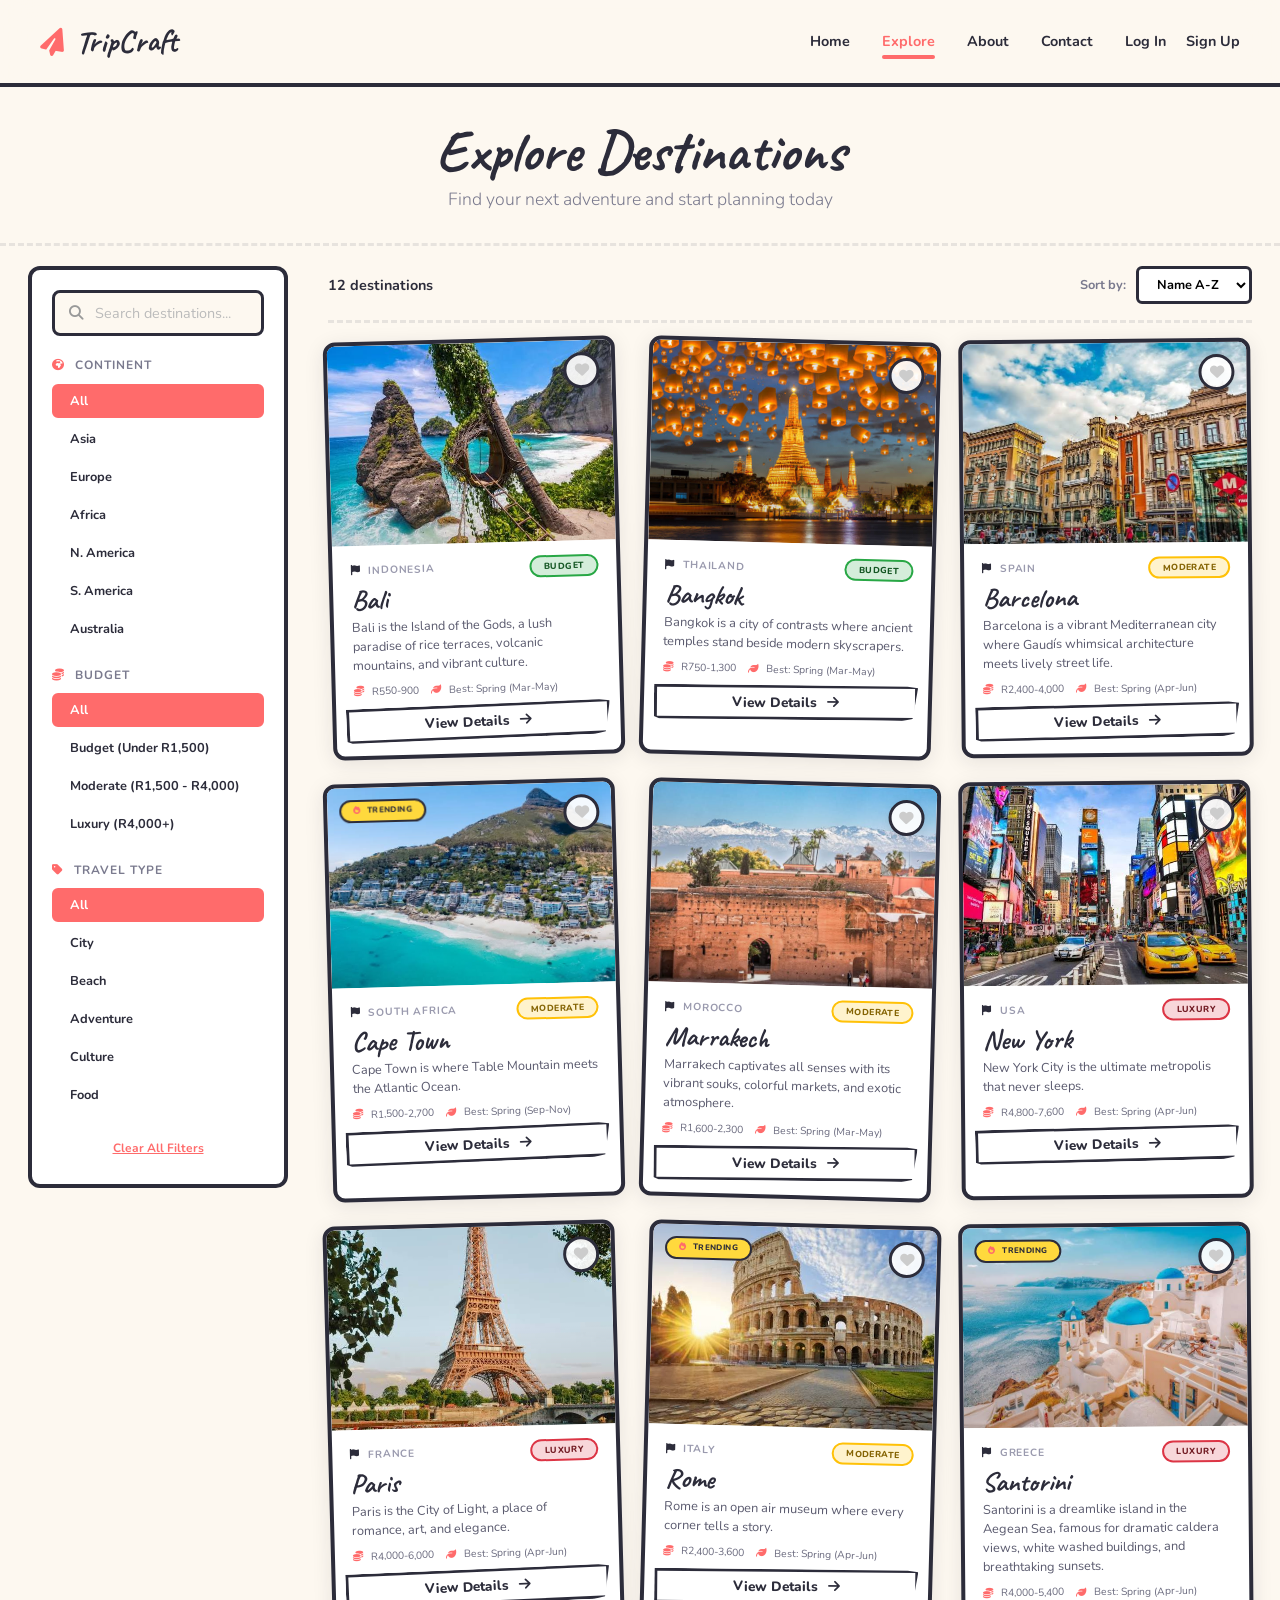
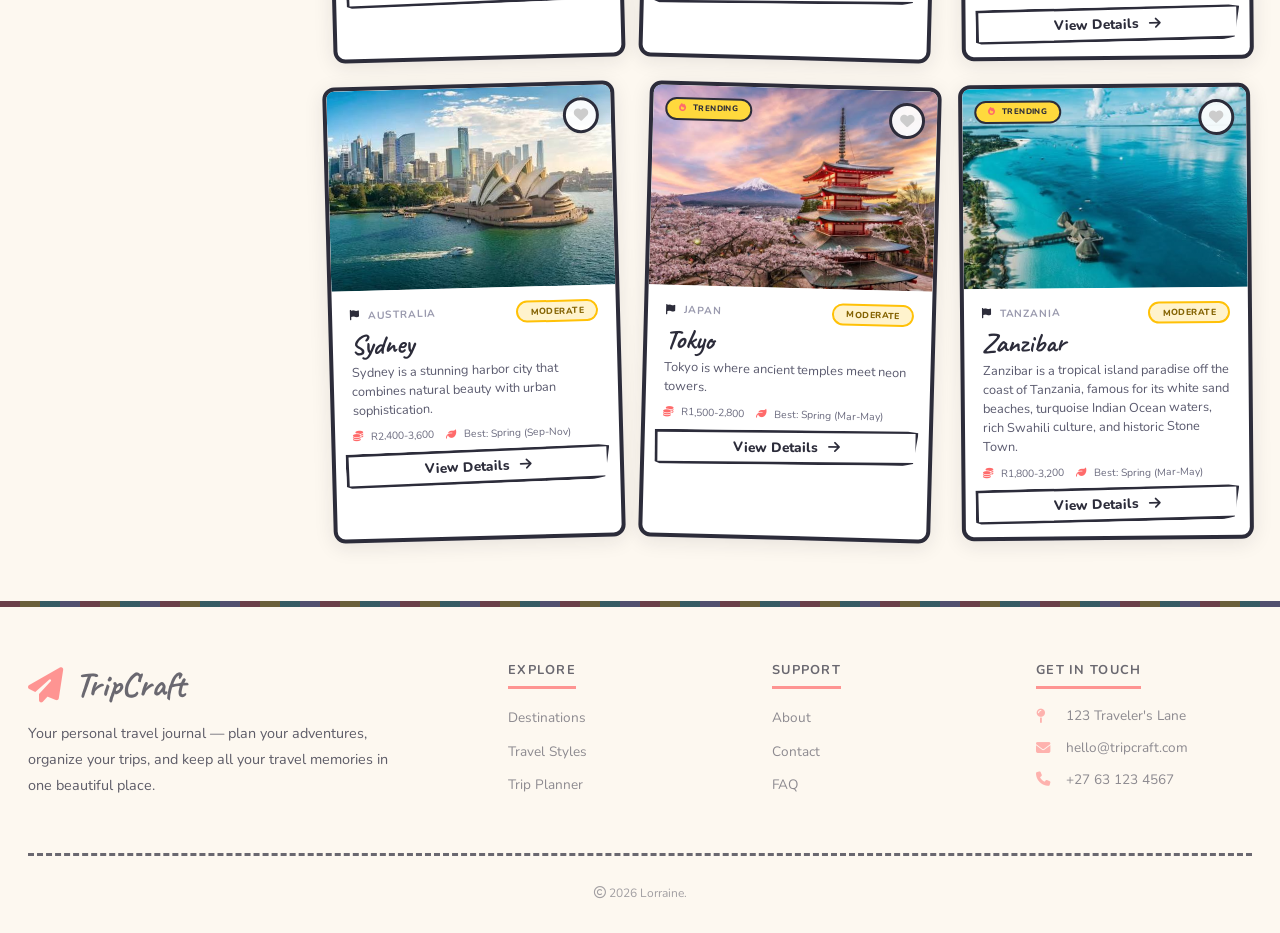
==== destinations.html @ 6c972281 "first commit" ====
<!DOCTYPE html>
<html lang="en">
<head>
    <meta charset="UTF-8" />
    <meta name="viewport" content="width=device-width, initial-scale=1.0" />
    <title>Explore Destinations - TripCraft</title>
    <link rel="stylesheet" href="css/style.css" />
    <link rel="preconnect" href="https://fonts.googleapis.com" />
    <link rel="preconnect" href="https://fonts.gstatic.com" crossorigin />
    <link href="https://fonts.googleapis.com/css2?family=Caveat:wght@400;600;700&family=Nunito:wght@300;400;600;700;800;900&display=swap" rel="stylesheet" />
    <link rel="stylesheet" href="https://cdnjs.cloudflare.com/ajax/libs/font-awesome/6.5.1/css/all.min.css" />
</head>
<body>

    <nav class="navbar" id="navbar">
        <a href="index.html" class="nav-logo">
            <i class="fas fa-paper-plane"></i> TripCraft
        </a>
        <ul class="nav-links" id="navLinks">
            <li><a href="index.html">Home</a></li>
            <li><a href="destinations.html">Explore</a></li>
            <li><a href="index.html#why">About</a></li>
            <li><a href="index.html#footer">Contact</a></li>
            <li class="nav-auth" id="navAuth">
                <!-- DYNAMICALLY UPDATED BY JAVASCRIPT -->
            </li>
        </ul>
        <button class="hamburger" id="hamburger" aria-label="Toggle menu">
            <span></span>
            <span></span>
            <span></span>
        </button>
    </nav>

    <section class="page-header">
        <div class="container">
            <div class="header-content">
                <h1 class="page-title">Explore Destinations</h1>
                <p class="page-sub">Find your next adventure and start planning today</p>
            </div>
        </div>
    </section>

    <section class="main-content">
        <div class="container">
            <div class="layout">
                <aside class="sidebar">
                    <button class="filter-toggle" id="filterToggle">
                        <i class="fas fa-sliders-h"></i> Filters
                        <span class="filter-count" id="filterCount">0</span>
                        <i class="fas fa-chevron-down toggle-icon"></i>
                    </button>
                    <div class="filter-panel" id="filterPanel">
                        <div class="search-wrapper">
                            <i class="fas fa-search"></i>
                            <input type="text" id="searchInput" placeholder="Search destinations..." />
                        </div>
                        <div class="filter-group">
                            <label><i class="fas fa-globe-africa"></i> Continent</label>
                            <div class="filter-options" id="continentFilter">
                                <button class="filter-btn active" data-value="all">All</button>
                                <button class="filter-btn" data-value="asia">Asia</button>
                                <button class="filter-btn" data-value="europe">Europe</button>
                                <button class="filter-btn" data-value="africa">Africa</button>
                                <button class="filter-btn" data-value="north-america">N. America</button>
                                <button class="filter-btn" data-value="south-america">S. America</button>
                                <button class="filter-btn" data-value="australia">Australia</button>
                            </div>
                        </div>
                        <div class="filter-group">
                            <label><i class="fas fa-coins"></i> Budget</label>
                            <div class="filter-options" id="budgetFilter">
                                <button class="filter-btn active" data-value="all">All</button>
                                <button class="filter-btn" data-value="budget">Budget (Under R1,500)</button>
                                <button class="filter-btn" data-value="moderate">Moderate (R1,500 - R4,000)</button>
                                <button class="filter-btn" data-value="luxury">Luxury (R4,000+)</button>
                            </div>
                        </div>
                        <div class="filter-group">
                            <label><i class="fas fa-tag"></i> Travel Type</label>
                            <div class="filter-options" id="typeFilter">
                                <button class="filter-btn active" data-value="all">All</button>
                                <button class="filter-btn" data-value="city">City</button>
                                <button class="filter-btn" data-value="beach">Beach</button>
                                <button class="filter-btn" data-value="adventure">Adventure</button>
                                <button class="filter-btn" data-value="culture">Culture</button>
                                <button class="filter-btn" data-value="food">Food</button>
                            </div>
                        </div>
                        <button class="clear-filters" onclick="clearAllFilters()">Clear All Filters</button>
                    </div>
                </aside>
                <main class="destinations-grid">
                    <div class="results-bar">
                        <span class="results-count" id="resultsCount">12 destinations</span>
                        <div class="sort-wrapper">
                            <label for="sortSelect">Sort by:</label>
                            <select id="sortSelect">
                                <option value="name-asc">Name A-Z</option>
                                <option value="name-desc">Name Z-A</option>
                                <option value="budget-asc">Budget ↑</option>
                                <option value="budget-desc">Budget ↓</option>
                            </select>
                        </div>
                    </div>
                    <div class="dest-grid" id="destGrid"></div>
                    <div class="no-results" id="noResults" style="display:none;">
                        <i class="fas fa-map-marked-alt"></i>
                        <h3>No destinations found</h3>
                        <p>Try adjusting your filters</p>
                    </div>
                </main>
            </div>
        </div>
    </section>

    <!-- MODAL -->
    <div class="modal" id="detailModal">
        <div class="modal-overlay"></div>
        <div class="modal-content">
            <button class="modal-close">&times;</button>
            
            <div class="modal-scrapbook">
                
                <!-- LEFT COLUMN - PHOTOS + TAGS -->
                <div class="modal-left">
                    
                    <div class="modal-photo photo-top">
                        <img src="" alt="" id="modalImg1" />
                    </div>
                    
                    <div class="modal-photo photo-middle">
                        <img src="" alt="" id="modalImg2" />
                    </div>
                    
                    <div class="modal-photo photo-bottom">
                        <img src="" alt="" id="modalImg3" />
                    </div>
                    
                    <!-- TAGS SCATTERED UNDER IMAGES -->
                    <div class="modal-tags-under">
                        <span class="scrap-tag tag-flight" id="modalTag1">Flight: 14hr</span>
                        <span class="scrap-tag tag-timezone" id="modalTag2">Time Zone: UTC+9</span>
                        <span class="scrap-tag tag-currency" id="modalTag3">Currency: Yen</span>
                        <span class="scrap-tag tag-budget" id="modalBudgetShort">Budget: R1,500-2,800</span>
                        <span class="scrap-tag tag-population" id="modalTag4">Population: 14 million</span>
                        <div id="modalSeasonsTag" class="modal-seasons-tag-container"></div>
                    </div>
                    
                </div>
                
                <!-- RIGHT COLUMN - INFORMATION -->
                <div class="modal-right">
                    
                    <!-- Destination Name -->
                    <div class="modal-name-block">
                        <div class="torn-tape"></div>
                        <h2><span class="highlight" id="modalCountry">Tokyo</span></h2>
                        <span id="modalContinent" class="modal-continent">Japan · ASIA</span>
                        <span class="modal-details" id="modalDetails">Capital: Tokyo · Language: Japanese</span>
                    </div>
                    
                    <!-- Description -->
                    <div class="modal-description">
                        <p id="modalDescription">Tokyo is where ancient temples meet neon towers...</p>
                    </div>
                    
                    <!-- Cards Row -->
                    <div class="modal-cards-row">
                        
                        <!-- See Card -->
                        <div class="scrap-card card-see">
                            <div class="card-pin"></div>
                            <div class="card-header">
                                <h3>See</h3>
                            </div>
                            <ul id="modalAttractions"></ul>
                        </div>
                        
                        <!-- Eat Card -->
                        <div class="scrap-card card-eat">
                            <div class="card-pin"></div>
                            <div class="card-header">
                                <h3>Eat</h3>
                            </div>
                            <ul id="modalCuisine"></ul>
                        </div>
                        
                    </div>
                    
                    <!-- Tips Card -->
                    <div class="scrap-card card-tips">
                        <div class="card-pin"></div>
                        <div class="card-header">
                            <h3>Tips</h3>
                        </div>
                        <ul id="modalTips"></ul>
                    </div>
                    
                </div>
                
            </div>
            
            <!-- Plan Button -->
            <button class="plan-btn" data-dest-id="">
                <i class="fas fa-paper-plane"></i> Plan This Trip
            </button>
            
        </div>
    </div>

    <footer class="footer" id="footer">
        <div class="container">
            <div class="footer-top">
                <div class="footer-brand">
                    <h3><i class="fas fa-paper-plane"></i> TripCraft</h3>
                    <p>Your personal travel journal — plan your adventures, organize your trips, and keep all your travel memories in one beautiful place.</p>
                </div>
                <div class="footer-col">
                    <h4>Explore</h4>
                    <ul>
                        <li><a href="destinations.html">Destinations</a></li>
                        <li><a href="#">Travel Styles</a></li>
                        <li><a href="#">Trip Planner</a></li>
                    </ul>
                </div>
                <div class="footer-col">
                    <h4>Support</h4>
                    <ul>
                        <li><a href="index.html#why">About</a></li>
                        <li><a href="#">Contact</a></li>
                        <li><a href="#">FAQ</a></li>
                    </ul>
                </div>
                <div class="footer-col">
                    <h4>Get in Touch</h4>
                    <div class="contact-item">
                        <i class="fas fa-map-pin"></i>
                        <span>123 Traveler's Lane</span>
                    </div>
                    <div class="contact-item">
                        <i class="fas fa-envelope"></i>
                        <span>hello@tripcraft.com</span>
                    </div>
                    <div class="contact-item">
                        <i class="fas fa-phone"></i>
                        <span>+27 63 123 4567</span>
                    </div>
                </div>
            </div>
            <div class="footer-bottom">
                <span><i class="far fa-copyright"></i> 2026 Lorraine.</span>
            </div>
        </div>
    </footer>

    <script src="js/script.js"></script>
</body>
</html>
---- css/style.css ----
/* ================================================================
   TRIPCRAFT - COMPLETE STYLESHEET
   ================================================================ */

/* ================================================================
   1. RESET & ROOT VARIABLES
   ================================================================ */
* {
    margin: 0;
    padding: 0;
    box-sizing: border-box;
}

:root {
    --cream: #FDF8F0;
    --warm-white: #FDFBF7;
    --charcoal: #2C2C3A;
    --ink: #1A1A2E;
    --shadow: rgba(26, 26, 46, 0.10);
    --shadow-hover: rgba(26, 26, 46, 0.20);
    --coral: #FF6B6B;
    --coral-dark: #E55A5A;
    --mustard: #FFD93D;
    --mustard-dark: #F4C430;
    --sky: #4ECDC4;
    --sky-dark: #3AB0A8;
    --lavender: #A8A4E8;
    --blush: #F2A6A6;
    --moss: #8AA98D;
    --lilac: #C9B8D9;
    --transition: 0.3s ease;
}

html {
    scroll-behavior: smooth;
}

body {
    font-family: 'Nunito', sans-serif;
    background: var(--cream);
    color: var(--charcoal);
    line-height: 1.6;
    overflow-x: hidden;
}

/* ================================================================
   2. CUSTOM SCROLLBAR
   ================================================================ */
::-webkit-scrollbar {
    width: 8px;
}
::-webkit-scrollbar-track {
    background: var(--cream);
}
::-webkit-scrollbar-thumb {
    background: var(--charcoal);
    border-radius: 10px;
}

/* ================================================================
   3. CONTAINER
   ================================================================ */
.container {
    max-width: 1280px;
    margin: 0 auto;
    padding: 0 28px;
}

/* ================================================================
   4. HANDWRITING FONT
   ================================================================ */
.handwriting {
    font-family: 'Caveat', cursive;
}

/* ================================================================
   5. SECTION BADGE
   ================================================================ */
.section-badge {
    display: inline-block;
    font-size: 0.7rem;
    font-weight: 800;
    text-transform: uppercase;
    letter-spacing: 0.12em;
    color: var(--charcoal);
    background: transparent;
    padding: 4px 0;
    margin-bottom: 12px;
    border-bottom: 4px solid var(--charcoal);
    transform: rotate(-1deg);
}
.section-badge i {
    margin-right: 6px;
    color: var(--coral);
}

/* ================================================================
   6. SECTION TITLE
   ================================================================ */
.section-title {
    font-family: 'Caveat', cursive;
    font-size: 3.4rem;
    font-weight: 700;
    color: var(--charcoal);
    line-height: 1.1;
}
.section-title .highlight {
    color: var(--coral);
    position: relative;
}
.section-title .highlight::after {
    content: '';
    position: absolute;
    bottom: 2px;
    left: 0;
    right: 0;
    height: 10px;
    background: var(--mustard);
    opacity: 0.3;
    border-radius: 4px;
    transform: rotate(-1deg);
}

/* ================================================================
   7. SECTION SUBTITLE
   ================================================================ */
.section-sub {
    font-size: 1.05rem;
    font-weight: 300;
    color: #7A7A8E;
    max-width: 520px;
    margin-top: 6px;
}

/* ================================================================
   8. DIVIDER
   ================================================================ */
.divider-drawn {
    width: 100%;
    height: 30px;
    background: repeating-linear-gradient(90deg, var(--charcoal) 0px, var(--charcoal) 3px, transparent 3px, transparent 10px);
    opacity: 0.08;
    margin: 6px 0;
}
.divider-drawn-dark {
    opacity: 0.12;
}

/* ================================================================
   9. NAVBAR
   ================================================================ */
.navbar {
    position: fixed;
    top: 0;
    left: 0;
    right: 0;
    z-index: 1000;
    padding: 16px 40px;
    background: rgba(253, 248, 240, 0.94);
    backdrop-filter: blur(18px);
    border-bottom: 4px solid var(--charcoal);
    display: flex;
    align-items: center;
    justify-content: space-between;
    transition: var(--transition);
}
.navbar.scrolled {
    box-shadow: 0 6px 40px var(--shadow);
    background: rgba(253, 248, 240, 0.98);
}

.nav-logo {
    font-family: 'Caveat', cursive;
    font-size: 2rem;
    font-weight: 700;
    color: var(--charcoal);
    text-decoration: none;
    display: flex;
    align-items: center;
    gap: 10px;
    transform: rotate(-1deg);
}
.nav-logo i {
    color: var(--coral);
    font-size: 1.6rem;
    transform: rotate(-12deg);
}

.nav-links {
    display: flex;
    align-items: center;
    gap: 32px;
    list-style: none;
}
.nav-links a {
    font-weight: 700;
    color: var(--charcoal);
    text-decoration: none;
    font-size: 0.9rem;
    transition: var(--transition);
    position: relative;
    padding: 4px 0;
}
.nav-links a::after {
    content: '';
    position: absolute;
    bottom: -4px;
    left: 0;
    width: 0;
    height: 4px;
    background: var(--coral);
    border-radius: 2px;
    transition: var(--transition);
}
.nav-links a:hover::after,
.nav-links a.active::after {
    width: 100%;
}
.nav-links a:hover,
.nav-links a.active {
    color: var(--coral);
}

.nav-auth {
    display: flex;
    align-items: center;
    gap: 20px;
}
.nav-auth a {
    font-weight: 700;
    text-decoration: none;
    font-size: 0.9rem;
    color: var(--charcoal);
    transition: var(--transition);
    position: relative;
    padding: 4px 0;
}
.nav-auth a::after {
    content: '';
    position: absolute;
    bottom: -4px;
    left: 0;
    width: 0;
    height: 4px;
    background: var(--coral);
    border-radius: 2px;
    transition: var(--transition);
}
.nav-auth a:hover::after {
    width: 100%;
}
.nav-auth a:hover {
    color: var(--coral);
}

.hamburger {
    display: none;
    flex-direction: column;
    gap: 5px;
    cursor: pointer;
    background: none;
    border: none;
}
.hamburger span {
    width: 28px;
    height: 4px;
    background: var(--charcoal);
    border-radius: 2px;
    transition: var(--transition);
}
.hamburger.active span:nth-child(1) {
    transform: rotate(45deg) translate(5px, 5px);
}
.hamburger.active span:nth-child(2) {
    opacity: 0;
}
.hamburger.active span:nth-child(3) {
    transform: rotate(-45deg) translate(5px, -5px);
}

/* ================================================================
   10. HERO SECTION
   ================================================================ */
.hero {
    min-height: 100vh;
    padding-top: 100px;
    background: linear-gradient(145deg, #FDF8F0 0%, #F5EDE5 45%, #EDE5DD 100%);
    position: relative;
    overflow: hidden;
    display: flex;
    align-items: center;
}
.hero::before {
    content: '';
    position: absolute;
    inset: 0;
    background:
        radial-gradient(circle at 15% 25%, rgba(255, 107, 107, 0.06) 0%, transparent 50%),
        radial-gradient(circle at 85% 75%, rgba(78, 205, 196, 0.05) 0%, transparent 50%);
    pointer-events: none;
}
.hero-grid {
    position: relative;
    z-index: 2;
    display: grid;
    grid-template-columns: 1fr 1fr;
    gap: 60px;
    align-items: center;
    width: 100%;
}
.hero-content {
    max-width: 600px;
}

.hero-stamp-collection {
    display: flex;
    gap: 10px;
    flex-wrap: wrap;
    margin-bottom: 18px;
}
.hero-stamp-collection .stampie {
    display: inline-block;
    padding: 4px 16px;
    font-size: 0.7rem;
    font-weight: 800;
    text-transform: uppercase;
    letter-spacing: 0.5px;
    border: 3px solid var(--charcoal);
    transform: rotate(var(--rot, 0deg));
    background: var(--warm-white);
    color: var(--charcoal);
}
.hero-stamp-collection .stampie:nth-child(1) {
    --rot: -2deg;
    border-color: var(--coral);
    color: var(--coral);
}
.hero-stamp-collection .stampie:nth-child(2) {
    --rot: 2deg;
    border-color: var(--mustard);
    color: var(--mustard-dark);
}
.hero-stamp-collection .stampie:nth-child(3) {
    --rot: -1deg;
    border-color: var(--sky);
    color: var(--sky-dark);
}

.hero-title {
    font-family: 'Caveat', cursive;
    font-size: 5rem;
    font-weight: 700;
    line-height: 1.05;
    color: var(--charcoal);
    margin: 6px 0 8px;
}
.hero-title .highlight {
    color: var(--coral);
    position: relative;
}
.hero-title .highlight::after {
    content: '';
    position: absolute;
    bottom: 2px;
    left: 0;
    right: 0;
    height: 12px;
    background: var(--mustard);
    opacity: 0.3;
    border-radius: 4px;
    transform: rotate(-1deg);
}
.hero-sub {
    font-size: 1.2rem;
    font-weight: 300;
    color: #5A5A6E;
    margin: 12px 0 30px;
    max-width: 480px;
}

.hero-btn {
    display: inline-block;
    padding: 14px 38px;
    font-weight: 800;
    font-size: 0.95rem;
    text-decoration: none;
    color: var(--charcoal);
    background: transparent;
    font-family: 'Nunito', sans-serif;
    transition: var(--transition);
    position: relative;
    transform: rotate(-1.5deg);
    border: none;
    background: none;
    cursor: pointer;
}
.hero-btn::before {
    content: '';
    position: absolute;
    inset: -6px -10px;
    border: 3px solid var(--charcoal);
    clip-path: polygon(0% 0%, 97% 2%, 100% 6%, 98% 94%, 95% 98%, 3% 100%, 0% 95%, 2% 4%);
    background: transparent;
    transition: var(--transition);
}
.hero-btn::after {
    content: '';
    position: absolute;
    inset: -2px -6px;
    border: 2px solid var(--charcoal);
    clip-path: polygon(2% 4%, 99% 0%, 96% 98%, 0% 96%);
    opacity: 0.5;
    transition: var(--transition);
}
.hero-btn:hover {
    transform: rotate(0deg) translateY(-4px) scale(1.02);
}
.hero-btn:hover::before {
    border-color: var(--coral);
    clip-path: polygon(0% 0%, 98% 2%, 100% 8%, 96% 96%, 92% 100%, 2% 98%, 0% 92%, 2% 2%);
}
.hero-btn:hover::after {
    border-color: var(--coral);
    opacity: 0.8;
}

/* ================================================================
   11. HERO PINS
   ================================================================ */
.hero-pins {
    position: relative;
    display: grid;
    grid-template-columns: 1fr 1fr;
    gap: 16px;
    padding: 10px;
}
.pin-card {
    background: #fff;
    padding: 10px 10px 18px 10px;
    box-shadow: 0 12px 40px var(--shadow);
    border-radius: 4px;
    transition: var(--transition);
    transform: rotate(var(--rot, 0deg));
    border: 3px solid var(--charcoal);
    position: relative;
}
.pin-card:hover {
    transform: rotate(0deg) scale(1.04) translateY(-6px);
    box-shadow: 0 24px 60px var(--shadow-hover);
    z-index: 10;
    border-color: var(--coral);
}
.pin-card .photo {
    width: 100%;
    aspect-ratio: 1/1;
    border-radius: 2px;
    overflow: hidden;
    background: var(--moss);
    position: relative;
}
.pin-card .photo img {
    width: 100%;
    height: 100%;
    object-fit: cover;
    display: block;
}
.pin-card .photo .pin-overlay {
    position: absolute;
    bottom: 0;
    left: 0;
    right: 0;
    padding: 20px 10px 8px;
    background: linear-gradient(transparent, rgba(26, 26, 46, 0.25));
}
.pin-card .photo .pin-overlay i {
    color: #fff;
    font-size: 1.2rem;
    text-shadow: 0 2px 8px rgba(0, 0, 0, 0.3);
}
.pin-card .pin-label {
    font-family: 'Caveat', cursive;
    font-size: 1.1rem;
    text-align: center;
    margin-top: 6px;
    color: var(--charcoal);
    font-weight: 700;
}
.pin-card .pin-label small {
    font-family: 'Nunito', sans-serif;
    font-weight: 300;
    font-size: 0.6rem;
    color: #999;
    display: block;
}
.pin-card .pushpin {
    position: absolute;
    top: -10px;
    left: 50%;
    transform: translateX(-50%) rotate(var(--p-rot, 0deg));
    font-size: 1.4rem;
    color: var(--coral);
    filter: drop-shadow(0 4px 8px rgba(0, 0, 0, 0.10));
}
.pin-card .pushpin.mustard {
    color: var(--mustard);
}
.pin-card .pushpin.sky {
    color: var(--sky);
}
.pin-card .pushpin.lavender {
    color: var(--lavender);
}
.pin-card:nth-child(1) {
    --rot: -3deg;
    grid-column: 1 / 2;
    grid-row: 1 / 2;
    margin-top: 10px;
}
.pin-card:nth-child(2) {
    --rot: 3deg;
    grid-column: 2 / 3;
    grid-row: 1 / 2;
    margin-top: 30px;
}
.pin-card:nth-child(3) {
    --rot: -2deg;
    grid-column: 1 / 2;
    grid-row: 2 / 3;
    margin-top: -10px;
}
.pin-card:nth-child(4) {
    --rot: 4deg;
    grid-column: 2 / 3;
    grid-row: 2 / 3;
    margin-top: 20px;
}
.pin-card .pushpin:nth-child(1) {
    --p-rot: -6deg;
}
.pin-card .pushpin:nth-child(2) {
    --p-rot: 4deg;
}
.pin-card .pushpin:nth-child(3) {
    --p-rot: -4deg;
}
.pin-card .pushpin:nth-child(4) {
    --p-rot: 6deg;
}

/* ================================================================
   12. DESTINATIONS SECTION (index page torn cards)
   ================================================================ */
.destinations {
    padding: 80px 0 100px;
    background: var(--cream);
    position: relative;
}
.dest-header {
    text-align: center;
    margin-bottom: 50px;
}
.dest-grid {
    display: grid;
    grid-template-columns: repeat(3, 1fr);
    gap: 36px;
}

.torn-card {
    background: #fff;
    border-radius: 12px;
    overflow: hidden;
    box-shadow: 0 8px 36px var(--shadow);
    transition: var(--transition);
    position: relative;
    border: 4px solid var(--charcoal);
    transform: rotate(var(--rot, 0deg));
}
.torn-card:hover {
    transform: rotate(0deg) translateY(-12px) scale(1.02);
    box-shadow: 0 28px 72px var(--shadow-hover);
    border-color: var(--coral);
}
.torn-card .card-img {
    height: 210px;
    overflow: hidden;
    position: relative;
}
.torn-card .card-img img {
    width: 100%;
    height: 100%;
    object-fit: cover;
    transition: var(--transition);
}
.torn-card:hover .card-img img {
    transform: scale(1.06);
}
.torn-card .card-body {
    padding: 20px 24px 22px;
}
.torn-card .card-body .country {
    font-size: 0.7rem;
    font-weight: 700;
    color: #9A9AAE;
    text-transform: uppercase;
    letter-spacing: 0.08em;
    margin-bottom: 2px;
}
.torn-card .card-body h3 {
    font-family: 'Caveat', cursive;
    font-size: 1.9rem;
    font-weight: 700;
    display: flex;
    align-items: center;
    gap: 8px;
    color: var(--charcoal);
}
.torn-card .card-body p {
    font-size: 0.85rem;
    color: #5A5A6E;
    margin: 4px 0 12px;
    line-height: 1.6;
}
.torn-card .card-body .meta {
    display: flex;
    gap: 18px;
    font-size: 0.75rem;
    color: #6A6A7E;
    margin-bottom: 14px;
    flex-wrap: wrap;
}
.torn-card .card-body .meta i {
    color: var(--coral);
    width: 16px;
}

.torn-card .card-body .btn-detail {
    display: inline-block;
    padding: 4px 18px;
    font-weight: 800;
    font-size: 0.85rem;
    color: var(--charcoal);
    text-decoration: none;
    transition: var(--transition);
    position: relative;
    border: none;
    background: none;
    transform: rotate(-1deg);
    cursor: pointer;
    font-family: 'Nunito', sans-serif;
}
.torn-card .card-body .btn-detail::before {
    content: '';
    position: absolute;
    inset: -4px -8px;
    border: 3px solid var(--charcoal);
    clip-path: polygon(0% 0%, 96% 2%, 100% 6%, 98% 94%, 94% 100%, 2% 98%, 0% 92%);
    transition: var(--transition);
}
.torn-card .card-body .btn-detail:hover {
    transform: rotate(0deg) translateY(-2px);
}
.torn-card .card-body .btn-detail:hover::before {
    border-color: var(--coral);
    clip-path: polygon(0% 0%, 98% 2%, 100% 8%, 96% 96%, 92% 100%, 2% 98%, 0% 92%);
}

.torn-card:nth-child(1) {
    --rot: -1.5deg;
}
.torn-card:nth-child(2) {
    --rot: 2deg;
    margin-top: 8px;
}
.torn-card:nth-child(3) {
    --rot: -1deg;
}

/* ================================================================
   13. WHY SECTION
   ================================================================ */
.why {
    padding: 80px 0 100px;
    background: linear-gradient(180deg, var(--cream) 0%, #F5EDE5 100%);
    position: relative;
}
.compass-timeline {
    display: flex;
    flex-direction: column;
    gap: 28px;
    max-width: 800px;
    margin: 44px auto 0;
    position: relative;
    padding-left: 70px;
}
.compass-timeline::before {
    content: '';
    position: absolute;
    left: 24px;
    top: 10px;
    bottom: 10px;
    width: 4px;
    background: repeating-linear-gradient(to bottom, var(--charcoal) 0px, var(--charcoal) 8px, transparent 8px, transparent 16px);
    opacity: 0.15;
}
.compass-step {
    position: relative;
    padding: 22px 32px;
    background: #fff;
    border-radius: 12px;
    box-shadow: 0 4px 24px var(--shadow);
    transition: var(--transition);
    border: 3px solid var(--charcoal);
    transform: rotate(var(--rot, 0deg));
    cursor: default;
}
.compass-step:hover {
    transform: rotate(0deg) translateX(10px);
    box-shadow: 0 8px 40px var(--shadow-hover);
    border-color: var(--coral);
}
.compass-step .compass-icon {
    position: absolute;
    left: -48px;
    top: 50%;
    transform: translateY(-50%);
    font-size: 1.6rem;
    color: var(--coral);
    background: var(--cream);
    padding: 4px;
    border-radius: 50%;
    border: 3px solid var(--charcoal);
    width: 40px;
    height: 40px;
    display: flex;
    align-items: center;
    justify-content: center;
    transition: var(--transition);
}
.compass-step:hover .compass-icon {
    background: var(--coral);
    color: #fff;
    border-color: var(--coral);
}
.compass-step .step-num {
    font-family: 'Caveat', cursive;
    font-size: 1.1rem;
    font-weight: 700;
    color: var(--coral);
    margin-bottom: 2px;
}
.compass-step h3 {
    font-family: 'Caveat', cursive;
    font-size: 1.8rem;
    font-weight: 700;
    color: var(--charcoal);
}
.compass-step p {
    font-size: 0.9rem;
    color: #6A6A7E;
    line-height: 1.7;
    margin-top: 4px;
}
.compass-step:nth-child(1) {
    --rot: -1deg;
}
.compass-step:nth-child(2) {
    --rot: 1.5deg;
}
.compass-step:nth-child(3) {
    --rot: -0.5deg;
}

/* ================================================================
   14. STYLES SECTION
   ================================================================ */
.styles {
    padding: 80px 0 100px;
    background: var(--cream);
}
.styles-grid {
    display: grid;
    grid-template-columns: repeat(4, 1fr);
    gap: 28px;
    max-width: 1100px;
    margin: 44px auto 0;
}
.style-scribble {
    background: #fff;
    border-radius: 16px;
    padding: 30px 20px 28px;
    text-align: center;
    box-shadow: 0 6px 28px var(--shadow);
    transition: var(--transition);
    border: 4px solid var(--charcoal);
    transform: rotate(var(--rot, 0deg));
    cursor: default;
    position: relative;
}
.style-scribble:hover {
    transform: rotate(0deg) translateY(-10px) scale(1.03);
    box-shadow: 0 20px 60px var(--shadow-hover);
    border-color: var(--coral);
}
.style-scribble .icon {
    font-size: 3.2rem;
    display: block;
    margin-bottom: 12px;
}
.style-scribble h4 {
    font-family: 'Caveat', cursive;
    font-size: 1.6rem;
    font-weight: 700;
    color: var(--charcoal);
}
.style-scribble ul {
    list-style: none;
    margin-top: 14px;
    font-size: 0.8rem;
    color: #6A6A7E;
    line-height: 2.2;
}
.style-scribble ul li i {
    color: var(--coral);
    margin-right: 8px;
    font-size: 0.5rem;
}
.style-scribble .scribble-sticker {
    position: absolute;
    bottom: -10px;
    right: -10px;
    background: var(--mustard);
    padding: 4px 16px;
    font-size: 0.55rem;
    font-weight: 800;
    text-transform: uppercase;
    transform: rotate(6deg);
    border: 3px solid var(--charcoal);
    color: var(--charcoal);
    letter-spacing: 0.05em;
}
.style-scribble:nth-child(1) {
    --rot: -1.5deg;
}
.style-scribble:nth-child(2) {
    --rot: 1.5deg;
    margin-top: 10px;
}
.style-scribble:nth-child(3) {
    --rot: -1deg;
}
.style-scribble:nth-child(4) {
    --rot: 1deg;
    margin-top: 6px;
}
.style-scribble:nth-child(1) .icon {
    color: #D4AF37;
}
.style-scribble:nth-child(2) .icon {
    color: var(--moss);
}
.style-scribble:nth-child(3) .icon {
    color: var(--blush);
}
.style-scribble:nth-child(4) .icon {
    color: var(--lilac);
}

/* ================================================================
   15. TIPS SECTION
   ================================================================ */
.tips {
    padding: 80px 0 100px;
    background: linear-gradient(180deg, #F5EDE5 0%, var(--cream) 100%);
}
.sticky-grid {
    display: grid;
    grid-template-columns: repeat(4, 1fr);
    gap: 24px;
    margin-top: 44px;
}
.sticky-note {
    background: #fff;
    padding: 22px 20px 24px;
    border-radius: 4px;
    box-shadow: 0 8px 32px var(--shadow);
    transition: var(--transition);
    transform: rotate(var(--rot, 0deg));
    position: relative;
    border: none;
    background: linear-gradient(135deg, #fff 0%, #faf6f0 100%);
}
.sticky-note:hover {
    transform: rotate(0deg) translateY(-8px) scale(1.03);
    box-shadow: 0 16px 56px var(--shadow-hover);
}
.sticky-note .tape {
    position: absolute;
    top: -6px;
    left: 50%;
    transform: translateX(-50%) rotate(-2deg);
    width: 56px;
    height: 14px;
    background: rgba(255, 217, 61, 0.35);
    border-radius: 2px;
    box-shadow: 0 2px 8px rgba(0, 0, 0, 0.06);
    backdrop-filter: blur(4px);
}
.sticky-note .tape.coral {
    background: rgba(255, 107, 107, 0.2);
}
.sticky-note .tape.sky {
    background: rgba(78, 205, 196, 0.2);
}
.sticky-note .tape.lavender {
    background: rgba(168, 164, 232, 0.2);
}
.sticky-note .sticky-header {
    display: flex;
    align-items: center;
    gap: 12px;
    margin-bottom: 10px;
}
.sticky-note .sticky-header .icon {
    font-size: 1.6rem;
    color: var(--coral);
}
.sticky-note .sticky-header h4 {
    font-family: 'Caveat', cursive;
    font-size: 1.5rem;
    font-weight: 700;
    color: var(--charcoal);
}
.sticky-note p {
    font-size: 0.85rem;
    color: #5A5A6E;
    line-height: 1.7;
    margin-bottom: 10px;
}
.sticky-note ul {
    list-style: none;
    font-size: 0.8rem;
    color: #6A6A7E;
}
.sticky-note ul li {
    padding: 3px 0;
    display: flex;
    align-items: center;
    gap: 8px;
}
.sticky-note ul li i {
    color: var(--coral);
    font-size: 0.5rem;
}
.sticky-note .sticky-tag {
    display: inline-block;
    margin-top: 12px;
    font-size: 0.55rem;
    font-weight: 800;
    text-transform: uppercase;
    letter-spacing: 0.05em;
    padding: 4px 16px;
    border: 3px solid var(--charcoal);
    color: var(--charcoal);
    background: var(--mustard);
    transform: rotate(-1deg);
}
.sticky-note:nth-child(1) {
    --rot: -2.5deg;
    margin-top: 10px;
}
.sticky-note:nth-child(2) {
    --rot: 2deg;
}
.sticky-note:nth-child(3) {
    --rot: -1.5deg;
    margin-top: 16px;
}
.sticky-note:nth-child(4) {
    --rot: 1.5deg;
}
.sticky-note:nth-child(1) .icon {
    color: var(--blush);
}
.sticky-note:nth-child(2) .icon {
    color: var(--mustard-dark);
}
.sticky-note:nth-child(3) .icon {
    color: var(--moss);
}
.sticky-note:nth-child(4) .icon {
    color: var(--lilac);
}

/* ================================================================
   16. FOOTER
   ================================================================ */
.footer {
    background: var(--cream);
    color: var(--charcoal);
    padding: 50px 0 30px;
    position: relative;
    border-top: 6px solid var(--charcoal);
}
.footer::before {
    content: '';
    position: absolute;
    top: -6px;
    left: 0;
    right: 0;
    height: 6px;
    background: repeating-linear-gradient(90deg, var(--coral) 0px, var(--coral) 20px, var(--mustard) 20px, var(--mustard) 40px, var(--sky) 40px, var(--sky) 60px, var(--lavender) 60px, var(--lavender) 80px);
    opacity: 0.3;
}
.footer .container {
    position: relative;
    z-index: 2;
}
.footer-top {
    display: grid;
    grid-template-columns: 2fr 1fr 1fr 1fr;
    gap: 48px;
    padding-bottom: 36px;
    border-bottom: 3px dashed var(--charcoal);
    opacity: 0.7;
}
.footer-brand h3 {
    font-family: 'Caveat', cursive;
    font-size: 2.2rem;
    color: var(--charcoal);
    display: flex;
    align-items: center;
    gap: 12px;
}
.footer-brand h3 i {
    color: var(--coral);
}
.footer-brand p {
    max-width: 360px;
    line-height: 1.8;
    font-size: 0.9rem;
    margin: 8px 0 18px;
    color: var(--ink);
}
.footer-col h4 {
    color: var(--charcoal);
    font-size: 0.8rem;
    font-weight: 700;
    text-transform: uppercase;
    letter-spacing: 0.1em;
    margin-bottom: 16px;
    border-bottom: 3px solid var(--coral);
    padding-bottom: 6px;
    display: inline-block;
}
.footer-col ul {
    list-style: none;
}
.footer-col ul li {
    margin-bottom: 8px;
}
.footer-col ul a {
    color: var(--ink);
    text-decoration: none;
    font-size: 0.85rem;
    transition: var(--transition);
    display: inline-block;
    opacity: 0.7;
}
.footer-col ul a:hover {
    color: var(--coral);
    transform: translateX(4px);
    opacity: 1;
}
.footer-col .contact-item {
    display: flex;
    align-items: center;
    gap: 12px;
    font-size: 0.85rem;
    margin-bottom: 10px;
    color: var(--ink);
    opacity: 0.7;
}
.footer-col .contact-item i {
    color: var(--coral);
    width: 18px;
    font-size: 0.9rem;
}
.footer-bottom {
    padding-top: 28px;
    display: flex;
    justify-content: center;
    align-items: center;
    font-size: 0.75rem;
    color: var(--ink);
    opacity: 0.4;
    flex-wrap: wrap;
    gap: 12px;
}

/* ================================================================
   17. PAGE HEADER (destinations page)
   ================================================================ */
.page-header {
    padding: 120px 0 30px;
    background: var(--cream);
    border-bottom: 3px dashed rgba(44, 44, 58, 0.10);
}
.header-content {
    text-align: center;
}
.header-icon {
    display: inline-block;
    font-size: 2.5rem;
    color: var(--coral);
    margin-bottom: 4px;
    transform: rotate(-6deg);
}
.page-title {
    font-family: 'Caveat', cursive;
    font-size: 3.6rem;
    font-weight: 700;
    color: var(--charcoal);
    line-height: 1.1;
}
.page-sub {
    font-size: 1.1rem;
    font-weight: 300;
    color: #7A7A8E;
    margin-top: 2px;
}

/* ================================================================
   18. MAIN CONTENT (destinations page)
   ================================================================ */
.main-content {
    padding: 20px 0 60px;
    background: var(--cream);
}
.layout {
    display: grid;
    grid-template-columns: 260px 1fr;
    gap: 40px;
    align-items: start;
}

/* SIDEBAR */
.sidebar {
    position: sticky;
    top: 90px;
    display: flex;
    flex-direction: column;
    gap: 0;
}
.filter-toggle {
    display: none;
    width: 100%;
    padding: 12px 18px;
    font-weight: 700;
    font-size: 0.9rem;
    background: #fff;
    border: 4px solid var(--charcoal);
    border-radius: 8px;
    cursor: pointer;
    font-family: 'Nunito', sans-serif;
    transition: var(--transition);
    align-items: center;
    justify-content: space-between;
}
.filter-toggle:hover {
    border-color: var(--coral);
}
.filter-toggle .filter-count {
    display: none;
    background: var(--coral);
    color: #fff;
    padding: 0 8px;
    border-radius: 12px;
    font-size: 0.7rem;
    margin-left: 6px;
}
.filter-count.visible {
    display: inline-block;
}
.toggle-icon {
    transition: var(--transition);
}
.filter-toggle.open .toggle-icon {
    transform: rotate(180deg);
}
.filter-panel {
    background: #fff;
    border: 4px solid var(--charcoal);
    border-radius: 12px;
    padding: 20px;
    display: flex;
    flex-direction: column;
    gap: 20px;
}

.search-wrapper {
    display: flex;
    align-items: center;
    background: var(--cream);
    border: 3px solid var(--charcoal);
    border-radius: 8px;
    padding: 0 14px;
    transition: var(--transition);
}
.search-wrapper:focus-within {
    border-color: var(--coral);
    box-shadow: 0 0 0 4px rgba(255, 107, 107, 0.15);
}
.search-wrapper i {
    color: #999;
    font-size: 0.9rem;
}
.search-wrapper input {
    flex: 1;
    border: none;
    padding: 10px 12px;
    font-size: 0.9rem;
    font-family: 'Nunito', sans-serif;
    background: transparent;
    outline: none;
    color: var(--charcoal);
}
.search-wrapper input::placeholder {
    color: #bbb;
}

.filter-group {
    display: flex;
    flex-direction: column;
    gap: 8px;
}
.filter-group label {
    font-weight: 700;
    font-size: 0.75rem;
    text-transform: uppercase;
    letter-spacing: 0.08em;
    color: #7A7A8E;
}
.filter-group label i {
    color: var(--coral);
    margin-right: 6px;
}
.filter-options {
    display: flex;
    flex-direction: column;
    gap: 4px;
}
.filter-btn {
    padding: 6px 16px;
    font-size: 0.8rem;
    font-weight: 700;
    border: 2px solid transparent;
    background: transparent;
    color: var(--charcoal);
    cursor: pointer;
    transition: var(--transition);
    border-radius: 6px;
    font-family: 'Nunito', sans-serif;
    text-align: left;
}
.filter-btn:hover {
    background: rgba(255, 107, 107, 0.08);
    border-color: rgba(255, 107, 107, 0.2);
}
.filter-btn.active {
    background: var(--coral);
    color: #fff;
    border-color: var(--coral);
}
.filter-btn.active:hover {
    background: var(--coral-dark);
    border-color: var(--coral-dark);
}
.clear-filters {
    padding: 8px;
    font-weight: 700;
    font-size: 0.75rem;
    background: none;
    border: none;
    color: var(--coral);
    cursor: pointer;
    font-family: 'Nunito', sans-serif;
    text-decoration: underline;
    transition: var(--transition);
    text-align: center;
}
.clear-filters:hover {
    color: var(--charcoal);
}

/* RESULTS BAR */
.results-bar {
    display: flex;
    justify-content: space-between;
    align-items: center;
    padding-bottom: 16px;
    margin-bottom: 16px;
    border-bottom: 3px dashed rgba(44, 44, 58, 0.10);
    flex-wrap: wrap;
    gap: 10px;
}
.results-count {
    font-weight: 700;
    font-size: 0.9rem;
    color: var(--charcoal);
}
.sort-wrapper {
    display: flex;
    align-items: center;
    gap: 10px;
}
.sort-wrapper label {
    font-size: 0.8rem;
    font-weight: 700;
    color: #7A7A8E;
}
.sort-wrapper select {
    padding: 6px 14px;
    border: 3px solid var(--charcoal);
    border-radius: 6px;
    font-family: 'Nunito', sans-serif;
    font-weight: 700;
    background: #fff;
    cursor: pointer;
    font-size: 0.8rem;
    transition: var(--transition);
}
.sort-wrapper select:hover {
    border-color: var(--coral);
}

/* DESTINATIONS GRID (destinations page) */
.dest-grid {
    display: grid;
    grid-template-columns: repeat(3, 1fr);
    gap: 24px;
}
.dest-card {
    background: #fff;
    border-radius: 12px;
    overflow: hidden;
    border: 4px solid var(--charcoal);
    transition: var(--transition);
    box-shadow: 0 4px 20px var(--shadow);
    transform: rotate(var(--rot, 0deg));
    cursor: pointer;
}
.dest-card:hover {
    transform: rotate(0deg) translateY(-8px) scale(1.02);
    box-shadow: 0 16px 48px var(--shadow-hover);
    border-color: var(--coral);
}
.dest-card:nth-child(3n+1) { --rot: -1.5deg; }
.dest-card:nth-child(3n+2) { --rot: 1.5deg; }
.dest-card:nth-child(3n+3) { --rot: -0.5deg; }
.dest-card:hover { --rot: 0deg; }

.dest-card .card-img {
    height: 200px;
    overflow: hidden;
    position: relative;
    cursor: pointer;
}
.dest-card .card-img img {
    width: 100%;
    height: 100%;
    object-fit: cover;
    transition: var(--transition);
}
.dest-card:hover .card-img img {
    transform: scale(1.06);
}
.dest-card .card-img .img-overlay {
    position: absolute;
    inset: 0;
    background: linear-gradient(to bottom, transparent 50%, rgba(0, 0, 0, 0.15) 100%);
    pointer-events: none;
}
.wishlist-btn {
    position: absolute;
    top: 12px;
    right: 12px;
    background: rgba(255, 255, 255, 0.92);
    border: 3px solid var(--charcoal);
    width: 36px;
    height: 36px;
    border-radius: 50%;
    font-size: 0.9rem;
    cursor: pointer;
    transition: var(--transition);
    color: #ccc;
    display: flex;
    align-items: center;
    justify-content: center;
    box-shadow: 0 2px 12px rgba(0, 0, 0, 0.08);
    z-index: 2;
}
.wishlist-btn:hover {
    transform: scale(1.1);
}
.wishlist-btn.active {
    color: var(--coral);
    border-color: var(--coral);
}
.trending-badge {
    position: absolute;
    top: 12px;
    left: 12px;
    background: var(--mustard);
    color: var(--charcoal);
    font-size: 0.5rem;
    font-weight: 800;
    padding: 3px 12px;
    border-radius: 20px;
    border: 2px solid var(--charcoal);
    letter-spacing: 0.05em;
    text-transform: uppercase;
    z-index: 2;
}
.trending-badge i {
    margin-right: 4px;
    color: var(--coral);
}
.dest-card .card-body {
    padding: 14px 18px 18px;
    cursor: default;
}
.card-top {
    display: flex;
    justify-content: space-between;
    align-items: center;
    margin-bottom: 2px;
}
.card-top .country {
    font-size: 0.65rem;
    font-weight: 700;
    color: #9A9AAE;
    text-transform: uppercase;
    letter-spacing: 0.08em;
}
.card-top .country i {
    margin-right: 4px;
    color: var(--charcoal);
}
.budget-tag {
    font-size: 0.55rem;
    font-weight: 800;
    padding: 2px 12px;
    border-radius: 20px;
    border: 2px solid var(--charcoal);
    text-transform: uppercase;
    letter-spacing: 0.05em;
}
.budget-tag.budget {
    background: #D4EDDA;
    border-color: #28A745;
    color: #155724;
}
.budget-tag.moderate {
    background: #FFF3CD;
    border-color: #FFC107;
    color: #856404;
}
.budget-tag.luxury {
    background: #F8D7DA;
    border-color: #DC3545;
    color: #721C24;
}
.dest-card .card-body h3 {
    font-family: 'Caveat', cursive;
    font-size: 1.7rem;
    font-weight: 700;
    color: var(--charcoal);
    line-height: 1.2;
}
.dest-card .card-body p {
    font-size: 0.8rem;
    color: #5A5A6E;
    line-height: 1.5;
    margin: 2px 0 8px;
}
.card-meta {
    display: flex;
    gap: 12px;
    font-size: 0.65rem;
    color: #6A6A7E;
    flex-wrap: wrap;
    margin-bottom: 10px;
}
.card-meta span {
    display: flex;
    align-items: center;
    gap: 4px;
}
.card-meta i {
    color: var(--coral);
    width: 14px;
}

.dest-card .card-body .btn-detail {
    display: inline-block;
    padding: 4px 18px;
    font-weight: 800;
    font-size: 0.85rem;
    color: var(--charcoal);
    text-decoration: none;
    transition: var(--transition);
    position: relative;
    border: none;
    background: none;
    transform: rotate(-1deg);
    width: 100%;
    text-align: center;
    font-family: 'Nunito', sans-serif;
    cursor: pointer;
}
.dest-card .card-body .btn-detail::before {
    content: '';
    position: absolute;
    inset: -4px -8px;
    border: 3px solid var(--charcoal);
    clip-path: polygon(0% 0%, 96% 2%, 100% 6%, 98% 94%, 94% 100%, 2% 98%, 0% 92%);
    transition: var(--transition);
}
.dest-card .card-body .btn-detail:hover {
    transform: rotate(0deg) translateY(-2px);
    color: var(--charcoal);
}
.dest-card .card-body .btn-detail:hover::before {
    border-color: var(--coral);
    clip-path: polygon(0% 0%, 98% 2%, 100% 8%, 96% 96%, 92% 100%, 2% 98%, 0% 92%);
}
.dest-card .card-body .btn-detail i {
    margin-left: 6px;
    transition: var(--transition);
}
.dest-card .card-body .btn-detail:hover i {
    transform: translateX(4px);
}

/* ================================================================ */
/* 19. NO RESULTS */
/* ================================================================ */
.no-results {
    text-align: center;
    padding: 60px 20px;
    grid-column: 1 / -1;
}
.no-results i {
    font-size: 3.5rem;
    color: var(--coral);
    opacity: 0.3;
    margin-bottom: 12px;
}
.no-results h3 {
    font-family: 'Caveat', cursive;
    font-size: 2rem;
    color: var(--charcoal);
}
.no-results p {
    color: #7A7A8E;
    margin-top: 4px;
}

/* ================================================================ */
/* 20. MODAL - LEFT PHOTOS / RIGHT INFO */
/* ================================================================ */

.modal {
    display: none;
    position: fixed;
    inset: 0;
    z-index: 9999;
    padding: 15px;
    align-items: center;
    justify-content: center;
}

.modal.open {
    display: flex;
}

.modal-overlay {
    position: fixed;
    inset: 0;
    background: rgba(44, 44, 58, 0.65);
    z-index: 1;
}

.modal-content {
    position: relative;
    z-index: 2;
    max-width: 1000px;
    width: 100%;
    background: #FDF8F0;
    padding: 18px 24px 16px;
    border: 4px solid #2C2C3A;
    border-radius: 2px;
    box-shadow: 0 20px 80px rgba(44, 44, 58, 0.25);
    max-height: 94vh;
    overflow-y: auto;
}

.modal-content::-webkit-scrollbar {
    width: 5px;
}
.modal-content::-webkit-scrollbar-track {
    background: #FDF8F0;
}
.modal-content::-webkit-scrollbar-thumb {
    background: #2C2C3A;
    border-radius: 3px;
}

/* ================================================================ */
/* 21. CLOSE BUTTON */
/* ================================================================ */

.modal-close {
    position: sticky;
    top: 0;
    float: right;
    font-size: 2.2rem;
    font-family: 'Caveat', cursive;
    background: none;
    border: none;
    cursor: pointer;
    color: #2C2C3A;
    transition: all 0.3s ease;
    line-height: 1;
    z-index: 30;
    padding: 0 6px;
    transform: rotate(2deg);
}

.modal-close:hover {
    color: #FF6B6B;
    transform: rotate(0deg) scale(1.1);
}

/* ================================================================ */
/* 22. MODAL SCRAPBOOK - TWO COLUMN LAYOUT */
/* ================================================================ */

.modal-scrapbook {
    display: flex;
    gap: 28px;
    padding: 4px 0 6px 0;
    background: 
        radial-gradient(circle at 15% 30%, rgba(255,107,107,0.04) 0%, transparent 40%),
        radial-gradient(circle at 85% 70%, rgba(78,205,196,0.04) 0%, transparent 40%);
}

/* ================================================================ */
/* 23. LEFT COLUMN - PHOTOS + TAGS */
/* ================================================================ */

.modal-left {
    flex: 0 0 220px;
    display: flex;
    flex-direction: column;
    gap: 16px;
    position: relative;
    padding-top: 4px;
}

.modal-photo {
    background: #FFFFFF;
    padding: 6px 6px 10px 6px;
    border: 2.5px solid #2C2C3A;
    box-shadow: 0 4px 16px rgba(44, 44, 58, 0.10);
    transition: all 0.3s ease;
}

.modal-photo:hover {
    z-index: 20;
    box-shadow: 0 8px 32px rgba(44, 44, 58, 0.20);
    transform: scale(1.04);
}

.modal-photo img {
    display: block;
    width: 100%;
    height: 100%;
    object-fit: cover;
}

.photo-top {
    width: 100%;
    height: 150px;
    transform: rotate(-2deg);
}

.photo-middle {
    width: 100%;
    height: 140px;
    transform: rotate(3deg);
    margin-left: 8px;
}

.photo-bottom {
    width: 100%;
    height: 130px;
    transform: rotate(-1deg);
}

/* ================================================================ */
/* 24. TAGS UNDER IMAGES - SCATTERED */
/* ================================================================ */

.modal-tags-under {
    display: flex;
    flex-wrap: wrap;
    gap: 8px;
    margin-top: 4px;
    justify-content: center;
}

/* ALL TAGS - including season tags - use this as base */
.scrap-tag {
    font-family: 'Nunito', sans-serif;
    font-size: 0.7rem;
    font-weight: 700;
    text-transform: uppercase;
    letter-spacing: 0.05em;
    padding: 5px 14px;
    border: 2px solid #2C2C3A;
    background: #FFFFFF;
    color: #2C2C3A;
    text-align: center;
    display: inline-block;
    border-radius: 2px;
}

/* Tag color variations - including season tags */
.tag-flight {
    transform: rotate(-2deg);
    background: #FFF0E8;
    border-color: #FF6B6B;
}

.tag-timezone {
    transform: rotate(2deg);
    background: #E8F7F5;
    border-color: #4ECDC4;
}

.tag-currency {
    transform: rotate(-1deg);
    background: #F0EDF7;
    border-color: #A8A4E8;
}

.tag-budget {
    transform: rotate(1.5deg);
    background: #FFF8E8;
    border-color: #FFD93D;
}

.tag-best {
    transform: rotate(-1.5deg);
    background: #F0F7F0;
    border-color: #4ECDC4;
}

.tag-population {
    transform: rotate(2.5deg);
    background: #FFF0F0;
    border-color: #FF6B6B;
}

/* ================================================================ */
/* 25. SEASON TAG COLOR VARIATIONS */
/* ================================================================ */

.tag-spring {
    transform: rotate(-1.5deg);
    background: #F0F7F0;
    border-color: #4ECDC4;
}

.tag-summer {
    transform: rotate(1.5deg);
    background: #FFF3E0;
    border-color: #FFB74D;
}

.tag-autumn {
    transform: rotate(-2deg);
    background: #FFF0E8;
    border-color: #FF8A65;
}

.tag-winter {
    transform: rotate(2deg);
    background: #E8F0FE;
    border-color: #64B5F6;
}

/* ================================================================ */
/* 26. MODAL SEASONS TAGS CONTAINER */
/* ================================================================ */

.modal-seasons-tag-container {
    display: flex;
    flex-wrap: wrap;
    gap: 6px;
    width: 100%;
    margin-top: 4px;
    justify-content: center;
}

/* ================================================================ */
/* 27. RIGHT COLUMN - INFORMATION */
/* ================================================================ */

.modal-right {
    flex: 1;
    min-width: 0;
    display: flex;
    flex-direction: column;
    gap: 14px;
}

/* ================================================================ */
/* 28. DESTINATION NAME - LARGER */
/* ================================================================ */

.modal-name-block {
    background: rgba(255, 255, 255, 0.92);
    padding: 14px 28px 16px 28px;
    border-left: 6px solid #FFD93D;
    box-shadow: 0 2px 16px rgba(44, 44, 58, 0.08);
    backdrop-filter: blur(4px);
    text-align: center;
    transform: rotate(-0.5deg);
    position: relative;
}

.torn-tape {
    position: absolute;
    top: -10px;
    left: 50%;
    transform: translateX(-50%) rotate(-3deg);
    width: 60px;
    height: 18px;
    background: rgba(255, 217, 61, 0.45);
    border-radius: 2px;
    box-shadow: 0 2px 8px rgba(0,0,0,0.06);
}

.modal-name-block h2 {
    font-family: 'Caveat', cursive;
    font-size: 3.4rem;
    font-weight: 700;
    color: #2C2C3A;
    line-height: 1.05;
    margin: 0;
}

.modal-name-block h2 .highlight {
    color: #2C2C3A;
    position: relative;
}

.modal-name-block h2 .highlight::after {
    content: '';
    position: absolute;
    bottom: -2px;
    left: 0;
    right: 0;
    height: 8px;
    background: #FFD93D;
    opacity: 0.35;
    border-radius: 2px;
    transform: rotate(-1deg);
}

.modal-continent {
    font-family: 'Nunito', sans-serif;
    font-size: 0.85rem;
    font-weight: 700;
    text-transform: uppercase;
    letter-spacing: 0.1em;
    color: #7A7A8E;
    display: block;
    margin-top: 0px;
}

.modal-details {
    font-family: 'Nunito', sans-serif;
    font-size: 0.8rem;
    color: #8A8A9E;
    display: block;
    margin-top: 2px;
    letter-spacing: 0.02em;
}

/* ================================================================ */
/* 29. DESCRIPTION - LARGER */
/* ================================================================ */

.modal-description {
    background: rgba(255, 255, 255, 0.85);
    padding: 16px 22px;
    border: 2px solid #2C2C3A;
    transform: rotate(0.5deg);
    box-shadow: -4px 4px 0 rgba(44, 44, 58, 0.04);
    clip-path: polygon(0% 0%, 97% 0%, 100% 3%, 99% 97%, 96% 100%, 2% 100%, 0% 97%);
}

.modal-description p {
    font-family: 'Nunito', sans-serif;
    font-size: 0.95rem;
    line-height: 1.8;
    color: #3A3A4E;
    margin: 0;
    text-align: left;
}

/* ================================================================ */
/* 30. CARDS ROW - SEE & EAT SIDE BY SIDE - LARGER */
/* ================================================================ */

.modal-cards-row {
    display: flex;
    gap: 16px;
    flex-wrap: wrap;
}

/* ================================================================ */
/* 31. SCRAP CARD STYLES - LARGER */
/* ================================================================ */

.scrap-card {
    background: #FFFFFF;
    padding: 14px 18px 18px;
    border: 2.5px solid #2C2C3A;
    box-shadow: 0 2px 12px rgba(44, 44, 58, 0.06);
    transition: all 0.3s ease;
    flex: 1;
    min-width: 170px;
    clip-path: polygon(0% 0%, 97% 0%, 100% 3%, 99% 97%, 96% 100%, 2% 100%, 0% 97%);
    position: relative;
}

.scrap-card:hover {
    transform: scale(1.02);
    z-index: 10;
    box-shadow: 0 4px 24px rgba(44, 44, 58, 0.15);
}

.scrap-card .card-pin {
    position: absolute;
    top: -12px;
    left: 50%;
    transform: translateX(-50%) rotate(-4deg);
    width: 22px;
    height: 22px;
    border-radius: 50%;
    border: 2.5px solid #2C2C3A;
    box-shadow: 0 2px 8px rgba(0,0,0,0.08);
}

.card-see {
    transform: rotate(-1.5deg);
}
.card-see .card-pin {
    background: #FF6B6B;
}
.card-see .card-header {
    border-bottom-color: #FF6B6B;
}
.card-see .card-header h3 {
    color: #FF6B6B;
}

.card-eat {
    transform: rotate(2deg);
}
.card-eat .card-pin {
    background: #FFD93D;
}
.card-eat .card-header {
    border-bottom-color: #FFD93D;
}
.card-eat .card-header h3 {
    color: #D4A017;
}

.card-tips {
    transform: rotate(-0.5deg);
}
.card-tips .card-pin {
    background: #4ECDC4;
}
.card-tips .card-header {
    border-bottom-color: #4ECDC4;
}
.card-tips .card-header h3 {
    color: #3AB0A8;
}

.scrap-card .card-header {
    display: flex;
    align-items: center;
    gap: 8px;
    margin-bottom: 8px;
    padding-bottom: 6px;
    border-bottom: 2.5px solid #2C2C3A;
}

.scrap-card .card-header h3 {
    font-family: 'Nunito', sans-serif;
    font-size: 0.9rem;
    font-weight: 800;
    text-transform: uppercase;
    letter-spacing: 0.1em;
    margin: 0;
    color: #2C2C3A;
}

.scrap-card ul {
    list-style: none;
    padding: 0;
    margin: 0;
}

.scrap-card ul li {
    font-family: 'Nunito', sans-serif;
    font-size: 0.82rem;
    color: #2C2C3A;
    padding: 5px 0;
    line-height: 1.4;
    border-bottom: 1px dashed rgba(44, 44, 58, 0.06);
}

.scrap-card ul li:last-child {
    border-bottom: none;
}

.scrap-card ul li small {
    font-size: 0.68rem;
    color: #8A8A9E;
    display: inline-block;
    margin-left: 6px;
}

.card-see ul li {
    padding-left: 18px;
    position: relative;
}
.card-see ul li::before {
    content: '•';
    position: absolute;
    left: 0;
    color: #FF6B6B;
    font-size: 1.2rem;
}

.card-eat ul li {
    padding-left: 18px;
    position: relative;
}
.card-eat ul li::before {
    content: '•';
    position: absolute;
    left: 0;
    color: #D4A017;
    font-size: 1.2rem;
}

.card-tips ul li {
    padding-left: 22px;
    position: relative;
}
.card-tips ul li::before {
    content: '✓';
    position: absolute;
    left: 0;
    top: 1px;
    font-family: 'Caveat', cursive;
    font-size: 1.1rem;
    color: #3AB0A8;
}

/* ================================================================ */
/* 32. PLAN BUTTON - KEPT AS IS */
/* ================================================================ */

.plan-btn {
    display: block;
    margin: 14px auto 0 auto;
    padding: 12px 40px;
    font-family: 'Nunito', sans-serif;
    font-weight: 800;
    font-size: 0.95rem;
    color: #2C2C3A;
    background: transparent;
    border: none;
    cursor: pointer;
    transition: all 0.3s ease;
    position: relative;
    transform: rotate(0.5deg);
    z-index: 15;
}

.plan-btn::before {
    content: '';
    position: absolute;
    inset: -5px -10px;
    border: 3px solid #2C2C3A;
    clip-path: polygon(0% 0%, 97% 2%, 100% 6%, 98% 94%, 95% 98%, 3% 100%, 0% 95%, 2% 4%);
    transition: all 0.3s ease;
}

.plan-btn::after {
    content: '';
    position: absolute;
    inset: -2px -6px;
    border: 2px solid #2C2C3A;
    clip-path: polygon(2% 4%, 99% 0%, 96% 98%, 0% 96%);
    opacity: 0.4;
    transition: all 0.3s ease;
}

.plan-btn:hover {
    transform: rotate(0deg) translateY(-3px) scale(1.02);
}

.plan-btn:hover::before {
    border-color: #FF6B6B;
    clip-path: polygon(0% 0%, 98% 2%, 100% 8%, 96% 96%, 92% 100%, 2% 98%, 0% 92%, 2% 2%);
}

.plan-btn:hover::after {
    border-color: #FF6B6B;
    opacity: 0.7;
}

.plan-btn i {
    margin-right: 6px;
}

/* ================================================================ */
/* 33. ANIMATION */
/* ================================================================ */

@keyframes modalSlideUp {
    from {
        opacity: 0;
        transform: translateY(15px);
    }
    to {
        opacity: 1;
        transform: translateY(0);
    }
}

.modal.open .modal-content {
    animation: modalSlideUp 0.3s ease forwards;
}

/* ================================================================ */
/* 34. RESPONSIVE - TABLET */
/* ================================================================ */

@media (max-width: 1024px) {
    .modal-content {
        padding: 14px 16px 12px;
        max-width: 95%;
    }
    
    .modal-left {
        flex: 0 0 170px;
    }
    
    .photo-top {
        height: 115px;
    }
    
    .photo-middle {
        height: 105px;
    }
    
    .photo-bottom {
        height: 95px;
    }
    
    .modal-name-block h2 {
        font-size: 2.6rem;
    }
    
    .modal-description p {
        font-size: 0.82rem;
    }
    
    .scrap-tag {
        font-size: 0.6rem;
        padding: 4px 10px;
    }
    
    .scrap-card {
        min-width: 140px;
        padding: 10px 12px 14px;
    }
    
    .scrap-card ul li {
        font-size: 0.72rem;
    }
    
    .scrap-card ul li small {
        font-size: 0.6rem;
    }

    .modal-seasons-tag-container {
        gap: 4px;
    }
}

/* ================================================================ */
/* 35. RESPONSIVE - MOBILE */
/* ================================================================ */

@media (max-width: 768px) {
    .modal {
        padding: 8px;
    }
    
    .modal-content {
        padding: 10px 10px 12px;
        max-height: 96vh;
    }
    
    .modal-close {
        font-size: 1.6rem;
    }
    
    .modal-scrapbook {
        flex-direction: column;
        gap: 16px;
    }
    
    .modal-left {
        flex: 1;
        flex-direction: row;
        flex-wrap: wrap;
        justify-content: center;
        gap: 10px;
        padding-top: 0;
    }
    
    .photo-top {
        width: 110px;
        height: 88px;
        padding: 4px 4px 6px 4px;
    }
    
    .photo-middle {
        width: 105px;
        height: 84px;
        padding: 4px 4px 6px 4px;
        margin-left: 0;
    }
    
    .photo-bottom {
        width: 100px;
        height: 80px;
        padding: 4px 4px 6px 4px;
    }
    
    .modal-tags-under {
        gap: 5px;
        width: 100%;
    }
    
    .scrap-tag {
        font-size: 0.55rem;
        padding: 3px 10px;
    }
    
    .modal-name-block {
        padding: 10px 18px 12px;
    }
    
    .modal-name-block h2 {
        font-size: 2.2rem;
    }
    
    .modal-continent {
        font-size: 0.7rem;
    }
    
    .modal-details {
        font-size: 0.65rem;
    }
    
    .torn-tape {
        width: 45px;
        height: 14px;
        top: -8px;
    }
    
    .modal-description {
        padding: 12px 16px;
    }
    
    .modal-description p {
        font-size: 0.75rem;
        line-height: 1.6;
    }
    
    .modal-cards-row {
        flex-direction: column;
    }
    
    .scrap-card {
        min-width: auto;
        width: 100%;
        padding: 10px 14px 14px;
    }
    
    .scrap-card .card-header h3 {
        font-size: 0.8rem;
    }
    
    .scrap-card ul li {
        font-size: 0.72rem;
        padding: 4px 0;
    }
    
    .scrap-card ul li small {
        font-size: 0.6rem;
    }
    
    .card-pin {
        width: 18px;
        height: 18px;
        top: -10px;
    }
    
    .plan-btn {
        padding: 10px 28px;
        font-size: 0.82rem;
        margin-top: 10px;
    }

    .modal-seasons-tag-container {
        gap: 4px;
    }
}

/* ================================================================ */
/* 36. RESPONSIVE - SMALL MOBILE */
/* ================================================================ */

@media (max-width: 480px) {
    .modal-content {
        padding: 6px 6px 10px;
    }
    
    .modal-close {
        font-size: 1.3rem;
    }
    
    .photo-top {
        width: 80px;
        height: 64px;
        padding: 3px 3px 5px 3px;
    }
    
    .photo-middle {
        width: 75px;
        height: 60px;
        padding: 3px 3px 5px 3px;
    }
    
    .photo-bottom {
        width: 70px;
        height: 56px;
        padding: 3px 3px 5px 3px;
    }
    
    .scrap-tag {
        font-size: 0.45rem;
        padding: 2px 8px;
        border-width: 1.5px;
    }
    
    .modal-name-block {
        padding: 6px 12px 8px;
        border-left-width: 4px;
    }
    
    .modal-name-block h2 {
        font-size: 1.6rem;
    }
    
    .modal-continent {
        font-size: 0.55rem;
    }
    
    .modal-details {
        font-size: 0.5rem;
    }
    
    .torn-tape {
        width: 32px;
        height: 10px;
        top: -6px;
    }
    
    .modal-description {
        padding: 8px 12px;
    }
    
    .modal-description p {
        font-size: 0.6rem;
        line-height: 1.5;
    }
    
    .scrap-card {
        padding: 6px 10px 10px;
    }
    
    .scrap-card .card-header h3 {
        font-size: 0.65rem;
    }
    
    .scrap-card ul li {
        font-size: 0.58rem;
        padding: 3px 0;
    }
    
    .scrap-card ul li small {
        font-size: 0.5rem;
    }
    
    .card-pin {
        width: 14px;
        height: 14px;
        top: -8px;
    }
    
    .plan-btn {
        padding: 6px 18px;
        font-size: 0.7rem;
        margin-top: 8px;
    }

    .modal-seasons-tag-container {
        gap: 3px;
    }
}

/* ================================================================ */
/* 37. RESPONSIVE - NAVBAR */
/* ================================================================ */

@media (max-width: 992px) {
    .navbar {
        padding: 12px 20px;
    }
    
    .nav-links {
        position: fixed;
        top: 0;
        right: -100%;
        width: 280px;
        height: 100vh;
        background: var(--cream);
        flex-direction: column;
        padding: 80px 30px 30px;
        gap: 16px;
        border-left: 4px solid var(--charcoal);
        transition: var(--transition);
        box-shadow: -8px 0 40px var(--shadow);
        overflow-y: auto;
    }
    
    .nav-links.open {
        right: 0;
    }
    
    .hamburger {
        display: flex;
        z-index: 1001;
    }
    
    .nav-auth {
        flex-direction: column;
        gap: 10px;
        margin-top: 10px;
        width: 100%;
    }
    
    .hero-grid {
        grid-template-columns: 1fr;
        gap: 30px;
        text-align: center;
    }
    
    .hero-content {
        max-width: 100%;
    }
    
    .hero-title {
        font-size: 3.5rem;
    }
    
    .hero-sub {
        margin-left: auto;
        margin-right: auto;
    }
    
    .hero-pins {
        max-width: 500px;
        margin: 0 auto;
    }
    
    .dest-grid {
        grid-template-columns: repeat(2, 1fr);
    }
    
    .styles-grid {
        grid-template-columns: repeat(2, 1fr);
    }
    
    .sticky-grid {
        grid-template-columns: repeat(2, 1fr);
    }
    
    .footer-top {
        grid-template-columns: 1fr 1fr;
        gap: 30px;
    }
    
    .layout {
        grid-template-columns: 1fr;
    }
    
    .sidebar {
        position: relative;
        top: 0;
    }
    
    .filter-toggle {
        display: flex;
    }
    
    .filter-panel {
        display: none;
        border-top: none;
        border-radius: 0 0 12px 12px;
    }
    
    .filter-panel.open {
        display: flex;
    }
    
    .dest-grid {
        grid-template-columns: repeat(2, 1fr);
        gap: 20px;
    }
}

/* ================================================================ */
/* 38. RESPONSIVE - SMALL TABLET */
/* ================================================================ */

@media (max-width: 768px) {
    .hero-title {
        font-size: 2.8rem;
    }
    
    .section-title {
        font-size: 2.6rem;
    }
    
    .dest-grid {
        grid-template-columns: 1fr;
        max-width: 400px;
        margin: 0 auto;
    }
    
    .styles-grid {
        grid-template-columns: 1fr;
        max-width: 350px;
        margin: 30px auto 0;
    }
    
    .sticky-grid {
        grid-template-columns: 1fr;
        max-width: 400px;
        margin: 30px auto 0;
    }
    
    .footer-top {
        grid-template-columns: 1fr;
        text-align: center;
    }
    
    .footer-brand p {
        max-width: 100%;
    }
    
    .footer-col h4 {
        display: inline-block;
    }
    
    .footer-col .contact-item {
        justify-content: center;
    }
    
    .compass-timeline {
        padding-left: 0;
    }
    
    .compass-timeline::before {
        display: none;
    }
    
    .compass-step .compass-icon {
        position: relative;
        left: auto;
        top: auto;
        transform: none;
        margin: 0 auto 12px;
    }
    
    .compass-step {
        text-align: center;
        padding: 20px;
    }
    
    .page-title {
        font-size: 2.6rem;
    }
    
    .dest-grid {
        grid-template-columns: 1fr;
    }
}

/* ================================================================ */
/* 39. RESPONSIVE - MOBILE */
/* ================================================================ */

@media (max-width: 480px) {
    .hero-title {
        font-size: 2.2rem;
    }
    
    .hero-stamp-collection .stampie {
        font-size: 0.55rem;
        padding: 2px 10px;
    }
    
    .section-title {
        font-size: 2rem;
    }
    
    .hero-pins {
        gap: 10px;
        padding: 5px;
    }
    
    .pin-card {
        padding: 6px 6px 12px 6px;
    }
    
    .pin-card .pin-label {
        font-size: 0.9rem;
    }
    
    .pin-card .pin-label small {
        font-size: 0.5rem;
    }
    
    .pin-card .pushpin {
        font-size: 1rem;
        top: -8px;
    }
    
    .results-bar {
        flex-direction: column;
        align-items: stretch;
        gap: 8px;
    }
    
    .sort-wrapper {
        justify-content: space-between;
    }
    
    .dest-card .card-body h3 {
        font-size: 1.4rem;
    }
    
    .torn-card .card-body h3 {
        font-size: 1.5rem;
    }
    
    .torn-card .card-img {
        height: 160px;
    }
    
    .dest-card .card-img {
        height: 160px;
    }
}
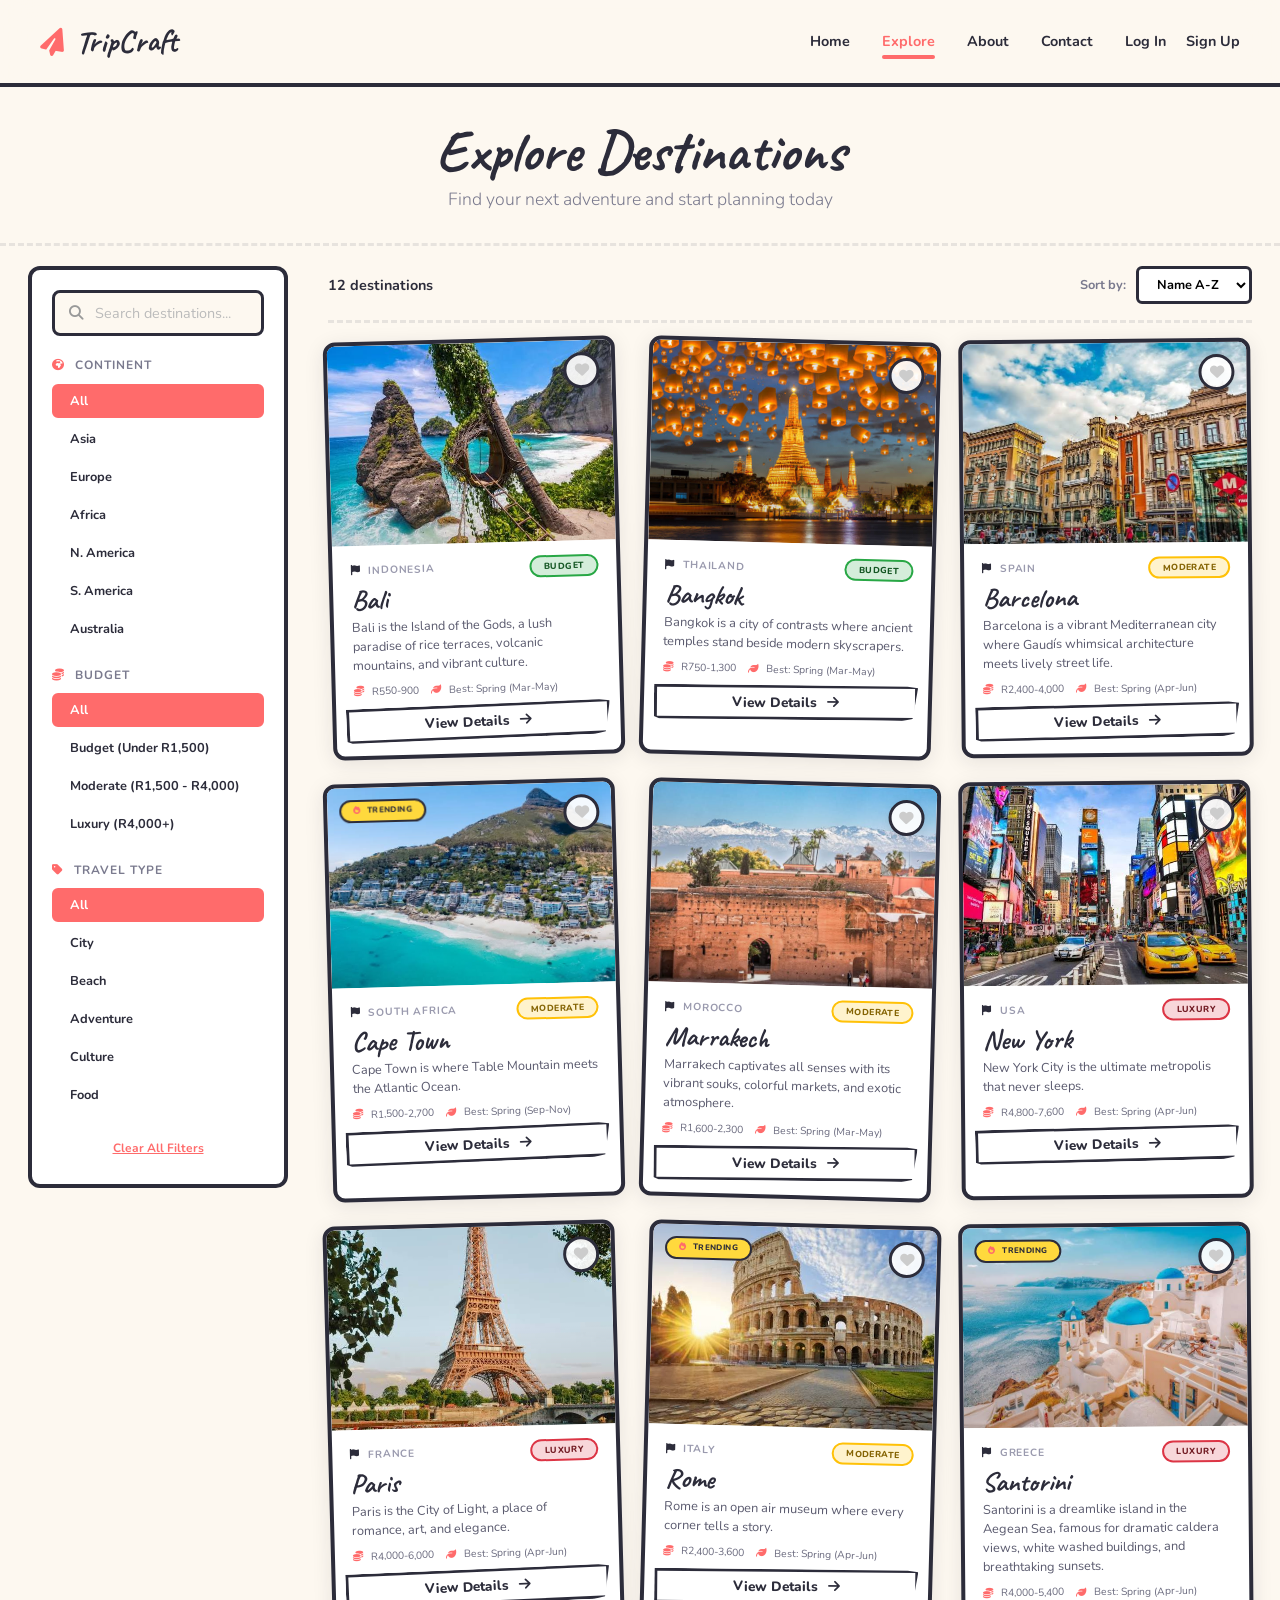
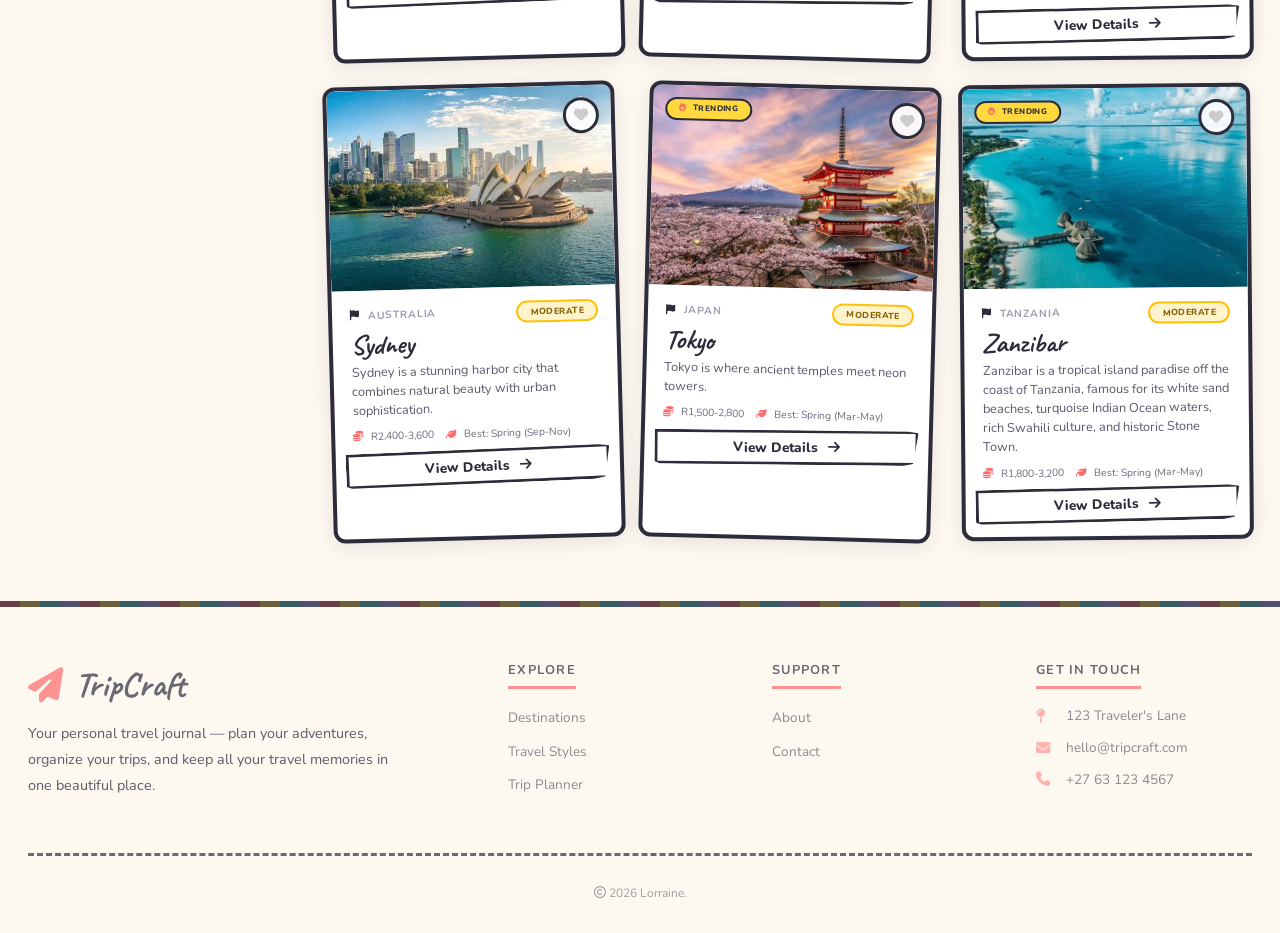
==== commit e56ed0c0: "Add files via upload" ====
--- a/destinations.html
+++ b/destinations.html
@@ -1,259 +1,258 @@
-<!DOCTYPE html>
-<html lang="en">
-<head>
-    <meta charset="UTF-8" />
-    <meta name="viewport" content="width=device-width, initial-scale=1.0" />
-    <title>Explore Destinations - TripCraft</title>
-    <link rel="stylesheet" href="css/style.css" />
-    <link rel="preconnect" href="https://fonts.googleapis.com" />
-    <link rel="preconnect" href="https://fonts.gstatic.com" crossorigin />
-    <link href="https://fonts.googleapis.com/css2?family=Caveat:wght@400;600;700&family=Nunito:wght@300;400;600;700;800;900&display=swap" rel="stylesheet" />
-    <link rel="stylesheet" href="https://cdnjs.cloudflare.com/ajax/libs/font-awesome/6.5.1/css/all.min.css" />
-</head>
-<body>
-
-    <nav class="navbar" id="navbar">
-        <a href="index.html" class="nav-logo">
-            <i class="fas fa-paper-plane"></i> TripCraft
-        </a>
-        <ul class="nav-links" id="navLinks">
-            <li><a href="index.html">Home</a></li>
-            <li><a href="destinations.html">Explore</a></li>
-            <li><a href="index.html#why">About</a></li>
-            <li><a href="index.html#footer">Contact</a></li>
-            <li class="nav-auth" id="navAuth">
-                <!-- DYNAMICALLY UPDATED BY JAVASCRIPT -->
-            </li>
-        </ul>
-        <button class="hamburger" id="hamburger" aria-label="Toggle menu">
-            <span></span>
-            <span></span>
-            <span></span>
-        </button>
-    </nav>
-
-    <section class="page-header">
-        <div class="container">
-            <div class="header-content">
-                <h1 class="page-title">Explore Destinations</h1>
-                <p class="page-sub">Find your next adventure and start planning today</p>
-            </div>
-        </div>
-    </section>
-
-    <section class="main-content">
-        <div class="container">
-            <div class="layout">
-                <aside class="sidebar">
-                    <button class="filter-toggle" id="filterToggle">
-                        <i class="fas fa-sliders-h"></i> Filters
-                        <span class="filter-count" id="filterCount">0</span>
-                        <i class="fas fa-chevron-down toggle-icon"></i>
-                    </button>
-                    <div class="filter-panel" id="filterPanel">
-                        <div class="search-wrapper">
-                            <i class="fas fa-search"></i>
-                            <input type="text" id="searchInput" placeholder="Search destinations..." />
-                        </div>
-                        <div class="filter-group">
-                            <label><i class="fas fa-globe-africa"></i> Continent</label>
-                            <div class="filter-options" id="continentFilter">
-                                <button class="filter-btn active" data-value="all">All</button>
-                                <button class="filter-btn" data-value="asia">Asia</button>
-                                <button class="filter-btn" data-value="europe">Europe</button>
-                                <button class="filter-btn" data-value="africa">Africa</button>
-                                <button class="filter-btn" data-value="north-america">N. America</button>
-                                <button class="filter-btn" data-value="south-america">S. America</button>
-                                <button class="filter-btn" data-value="australia">Australia</button>
-                            </div>
-                        </div>
-                        <div class="filter-group">
-                            <label><i class="fas fa-coins"></i> Budget</label>
-                            <div class="filter-options" id="budgetFilter">
-                                <button class="filter-btn active" data-value="all">All</button>
-                                <button class="filter-btn" data-value="budget">Budget (Under R1,500)</button>
-                                <button class="filter-btn" data-value="moderate">Moderate (R1,500 - R4,000)</button>
-                                <button class="filter-btn" data-value="luxury">Luxury (R4,000+)</button>
-                            </div>
-                        </div>
-                        <div class="filter-group">
-                            <label><i class="fas fa-tag"></i> Travel Type</label>
-                            <div class="filter-options" id="typeFilter">
-                                <button class="filter-btn active" data-value="all">All</button>
-                                <button class="filter-btn" data-value="city">City</button>
-                                <button class="filter-btn" data-value="beach">Beach</button>
-                                <button class="filter-btn" data-value="adventure">Adventure</button>
-                                <button class="filter-btn" data-value="culture">Culture</button>
-                                <button class="filter-btn" data-value="food">Food</button>
-                            </div>
-                        </div>
-                        <button class="clear-filters" onclick="clearAllFilters()">Clear All Filters</button>
-                    </div>
-                </aside>
-                <main class="destinations-grid">
-                    <div class="results-bar">
-                        <span class="results-count" id="resultsCount">12 destinations</span>
-                        <div class="sort-wrapper">
-                            <label for="sortSelect">Sort by:</label>
-                            <select id="sortSelect">
-                                <option value="name-asc">Name A-Z</option>
-                                <option value="name-desc">Name Z-A</option>
-                                <option value="budget-asc">Budget ↑</option>
-                                <option value="budget-desc">Budget ↓</option>
-                            </select>
-                        </div>
-                    </div>
-                    <div class="dest-grid" id="destGrid"></div>
-                    <div class="no-results" id="noResults" style="display:none;">
-                        <i class="fas fa-map-marked-alt"></i>
-                        <h3>No destinations found</h3>
-                        <p>Try adjusting your filters</p>
-                    </div>
-                </main>
-            </div>
-        </div>
-    </section>
-
-    <!-- MODAL -->
-    <div class="modal" id="detailModal">
-        <div class="modal-overlay"></div>
-        <div class="modal-content">
-            <button class="modal-close">&times;</button>
-            
-            <div class="modal-scrapbook">
-                
-                <!-- LEFT COLUMN - PHOTOS + TAGS -->
-                <div class="modal-left">
-                    
-                    <div class="modal-photo photo-top">
-                        <img src="" alt="" id="modalImg1" />
-                    </div>
-                    
-                    <div class="modal-photo photo-middle">
-                        <img src="" alt="" id="modalImg2" />
-                    </div>
-                    
-                    <div class="modal-photo photo-bottom">
-                        <img src="" alt="" id="modalImg3" />
-                    </div>
-                    
-                    <!-- TAGS SCATTERED UNDER IMAGES -->
-                    <div class="modal-tags-under">
-                        <span class="scrap-tag tag-flight" id="modalTag1">Flight: 14hr</span>
-                        <span class="scrap-tag tag-timezone" id="modalTag2">Time Zone: UTC+9</span>
-                        <span class="scrap-tag tag-currency" id="modalTag3">Currency: Yen</span>
-                        <span class="scrap-tag tag-budget" id="modalBudgetShort">Budget: R1,500-2,800</span>
-                        <span class="scrap-tag tag-population" id="modalTag4">Population: 14 million</span>
-                        <div id="modalSeasonsTag" class="modal-seasons-tag-container"></div>
-                    </div>
-                    
-                </div>
-                
-                <!-- RIGHT COLUMN - INFORMATION -->
-                <div class="modal-right">
-                    
-                    <!-- Destination Name -->
-                    <div class="modal-name-block">
-                        <div class="torn-tape"></div>
-                        <h2><span class="highlight" id="modalCountry">Tokyo</span></h2>
-                        <span id="modalContinent" class="modal-continent">Japan · ASIA</span>
-                        <span class="modal-details" id="modalDetails">Capital: Tokyo · Language: Japanese</span>
-                    </div>
-                    
-                    <!-- Description -->
-                    <div class="modal-description">
-                        <p id="modalDescription">Tokyo is where ancient temples meet neon towers...</p>
-                    </div>
-                    
-                    <!-- Cards Row -->
-                    <div class="modal-cards-row">
-                        
-                        <!-- See Card -->
-                        <div class="scrap-card card-see">
-                            <div class="card-pin"></div>
-                            <div class="card-header">
-                                <h3>See</h3>
-                            </div>
-                            <ul id="modalAttractions"></ul>
-                        </div>
-                        
-                        <!-- Eat Card -->
-                        <div class="scrap-card card-eat">
-                            <div class="card-pin"></div>
-                            <div class="card-header">
-                                <h3>Eat</h3>
-                            </div>
-                            <ul id="modalCuisine"></ul>
-                        </div>
-                        
-                    </div>
-                    
-                    <!-- Tips Card -->
-                    <div class="scrap-card card-tips">
-                        <div class="card-pin"></div>
-                        <div class="card-header">
-                            <h3>Tips</h3>
-                        </div>
-                        <ul id="modalTips"></ul>
-                    </div>
-                    
-                </div>
-                
-            </div>
-            
-            <!-- Plan Button -->
-            <button class="plan-btn" data-dest-id="">
-                <i class="fas fa-paper-plane"></i> Plan This Trip
-            </button>
-            
-        </div>
-    </div>
-
-    <footer class="footer" id="footer">
-        <div class="container">
-            <div class="footer-top">
-                <div class="footer-brand">
-                    <h3><i class="fas fa-paper-plane"></i> TripCraft</h3>
-                    <p>Your personal travel journal — plan your adventures, organize your trips, and keep all your travel memories in one beautiful place.</p>
-                </div>
-                <div class="footer-col">
-                    <h4>Explore</h4>
-                    <ul>
-                        <li><a href="destinations.html">Destinations</a></li>
-                        <li><a href="#">Travel Styles</a></li>
-                        <li><a href="#">Trip Planner</a></li>
-                    </ul>
-                </div>
-                <div class="footer-col">
-                    <h4>Support</h4>
-                    <ul>
-                        <li><a href="index.html#why">About</a></li>
-                        <li><a href="#">Contact</a></li>
-                        <li><a href="#">FAQ</a></li>
-                    </ul>
-                </div>
-                <div class="footer-col">
-                    <h4>Get in Touch</h4>
-                    <div class="contact-item">
-                        <i class="fas fa-map-pin"></i>
-                        <span>123 Traveler's Lane</span>
-                    </div>
-                    <div class="contact-item">
-                        <i class="fas fa-envelope"></i>
-                        <span>hello@tripcraft.com</span>
-                    </div>
-                    <div class="contact-item">
-                        <i class="fas fa-phone"></i>
-                        <span>+27 63 123 4567</span>
-                    </div>
-                </div>
-            </div>
-            <div class="footer-bottom">
-                <span><i class="far fa-copyright"></i> 2026 Lorraine.</span>
-            </div>
-        </div>
-    </footer>
-
-    <script src="js/script.js"></script>
-</body>
+<!DOCTYPE html>
+<html lang="en">
+<head>
+    <meta charset="UTF-8" />
+    <meta name="viewport" content="width=device-width, initial-scale=1.0" />
+    <title>Explore Destinations - TripCraft</title>
+    <link rel="stylesheet" href="css/style.css" />
+    <link rel="preconnect" href="https://fonts.googleapis.com" />
+    <link rel="preconnect" href="https://fonts.gstatic.com" crossorigin />
+    <link href="https://fonts.googleapis.com/css2?family=Caveat:wght@400;600;700&family=Nunito:wght@300;400;600;700;800;900&display=swap" rel="stylesheet" />
+    <link rel="stylesheet" href="https://cdnjs.cloudflare.com/ajax/libs/font-awesome/6.5.1/css/all.min.css" />
+</head>
+<body>
+
+    <nav class="navbar" id="navbar">
+        <a href="index.html" class="nav-logo">
+            <i class="fas fa-paper-plane"></i> TripCraft
+        </a>
+        <ul class="nav-links" id="navLinks">
+            <li><a href="index.html">Home</a></li>
+            <li><a href="destinations.html">Explore</a></li>
+            <li><a href="index.html#why">About</a></li>
+            <li><a href="index.html#footer">Contact</a></li>
+            <li class="nav-auth" id="navAuth">
+                <!-- DYNAMICALLY UPDATED BY JAVASCRIPT -->
+            </li>
+        </ul>
+        <button class="hamburger" id="hamburger" aria-label="Toggle menu">
+            <span></span>
+            <span></span>
+            <span></span>
+        </button>
+    </nav>
+
+    <section class="page-header">
+        <div class="container">
+            <div class="header-content">
+                <h1 class="page-title">Explore Destinations</h1>
+                <p class="page-sub">Find your next adventure and start planning today</p>
+            </div>
+        </div>
+    </section>
+
+    <section class="main-content">
+        <div class="container">
+            <div class="layout">
+                <aside class="sidebar">
+                    <button class="filter-toggle" id="filterToggle">
+                        <i class="fas fa-sliders-h"></i> Filters
+                        <span class="filter-count" id="filterCount">0</span>
+                        <i class="fas fa-chevron-down toggle-icon"></i>
+                    </button>
+                    <div class="filter-panel" id="filterPanel">
+                        <div class="search-wrapper">
+                            <i class="fas fa-search"></i>
+                            <input type="text" id="searchInput" placeholder="Search destinations..." />
+                        </div>
+                        <div class="filter-group">
+                            <label><i class="fas fa-globe-africa"></i> Continent</label>
+                            <div class="filter-options" id="continentFilter">
+                                <button class="filter-btn active" data-value="all">All</button>
+                                <button class="filter-btn" data-value="asia">Asia</button>
+                                <button class="filter-btn" data-value="europe">Europe</button>
+                                <button class="filter-btn" data-value="africa">Africa</button>
+                                <button class="filter-btn" data-value="north-america">N. America</button>
+                                <button class="filter-btn" data-value="south-america">S. America</button>
+                                <button class="filter-btn" data-value="australia">Australia</button>
+                            </div>
+                        </div>
+                        <div class="filter-group">
+                            <label><i class="fas fa-coins"></i> Budget</label>
+                            <div class="filter-options" id="budgetFilter">
+                                <button class="filter-btn active" data-value="all">All</button>
+                                <button class="filter-btn" data-value="budget">Budget (Under R1,500)</button>
+                                <button class="filter-btn" data-value="moderate">Moderate (R1,500 - R4,000)</button>
+                                <button class="filter-btn" data-value="luxury">Luxury (R4,000+)</button>
+                            </div>
+                        </div>
+                        <div class="filter-group">
+                            <label><i class="fas fa-tag"></i> Travel Type</label>
+                            <div class="filter-options" id="typeFilter">
+                                <button class="filter-btn active" data-value="all">All</button>
+                                <button class="filter-btn" data-value="city">City</button>
+                                <button class="filter-btn" data-value="beach">Beach</button>
+                                <button class="filter-btn" data-value="adventure">Adventure</button>
+                                <button class="filter-btn" data-value="culture">Culture</button>
+                                <button class="filter-btn" data-value="food">Food</button>
+                            </div>
+                        </div>
+                        <button class="clear-filters" onclick="clearAllFilters()">Clear All Filters</button>
+                    </div>
+                </aside>
+                <main class="destinations-grid">
+                    <div class="results-bar">
+                        <span class="results-count" id="resultsCount">12 destinations</span>
+                        <div class="sort-wrapper">
+                            <label for="sortSelect">Sort by:</label>
+                            <select id="sortSelect">
+                                <option value="name-asc">Name A-Z</option>
+                                <option value="name-desc">Name Z-A</option>
+                                <option value="budget-asc">Budget ↑</option>
+                                <option value="budget-desc">Budget ↓</option>
+                            </select>
+                        </div>
+                    </div>
+                    <div class="dest-grid" id="destGrid"></div>
+                    <div class="no-results" id="noResults" style="display:none;">
+                        <i class="fas fa-map-marked-alt"></i>
+                        <h3>No destinations found</h3>
+                        <p>Try adjusting your filters</p>
+                    </div>
+                </main>
+            </div>
+        </div>
+    </section>
+
+    <!-- MODAL -->
+    <div class="modal" id="detailModal">
+        <div class="modal-overlay"></div>
+        <div class="modal-content">
+            <button class="modal-close">&times;</button>
+            
+            <div class="modal-scrapbook">
+                
+                <!-- LEFT COLUMN - PHOTOS + TAGS -->
+                <div class="modal-left">
+                    
+                    <div class="modal-photo photo-top">
+                        <img src="" alt="" id="modalImg1" />
+                    </div>
+                    
+                    <div class="modal-photo photo-middle">
+                        <img src="" alt="" id="modalImg2" />
+                    </div>
+                    
+                    <div class="modal-photo photo-bottom">
+                        <img src="" alt="" id="modalImg3" />
+                    </div>
+                    
+                    <!-- TAGS SCATTERED UNDER IMAGES -->
+                    <div class="modal-tags-under">
+                        <span class="scrap-tag tag-flight" id="modalTag1">Flight: 14hr</span>
+                        <span class="scrap-tag tag-timezone" id="modalTag2">Time Zone: UTC+9</span>
+                        <span class="scrap-tag tag-currency" id="modalTag3">Currency: Yen</span>
+                        <span class="scrap-tag tag-budget" id="modalBudgetShort">Budget: R1,500-2,800</span>
+                        <span class="scrap-tag tag-population" id="modalTag4">Population: 14 million</span>
+                        <div id="modalSeasonsTag" class="modal-seasons-tag-container"></div>
+                    </div>
+                    
+                </div>
+                
+                <!-- RIGHT COLUMN - INFORMATION -->
+                <div class="modal-right">
+                    
+                    <!-- Destination Name -->
+                    <div class="modal-name-block">
+                        <div class="torn-tape"></div>
+                        <h2><span class="highlight" id="modalCountry">Tokyo</span></h2>
+                        <span id="modalContinent" class="modal-continent">Japan · ASIA</span>
+                        <span class="modal-details" id="modalDetails">Capital: Tokyo · Language: Japanese</span>
+                    </div>
+                    
+                    <!-- Description -->
+                    <div class="modal-description">
+                        <p id="modalDescription">Tokyo is where ancient temples meet neon towers...</p>
+                    </div>
+                    
+                    <!-- Cards Row -->
+                    <div class="modal-cards-row">
+                        
+                        <!-- See Card -->
+                        <div class="scrap-card card-see">
+                            <div class="card-pin"></div>
+                            <div class="card-header">
+                                <h3>See</h3>
+                            </div>
+                            <ul id="modalAttractions"></ul>
+                        </div>
+                        
+                        <!-- Eat Card -->
+                        <div class="scrap-card card-eat">
+                            <div class="card-pin"></div>
+                            <div class="card-header">
+                                <h3>Eat</h3>
+                            </div>
+                            <ul id="modalCuisine"></ul>
+                        </div>
+                        
+                    </div>
+                    
+                    <!-- Tips Card -->
+                    <div class="scrap-card card-tips">
+                        <div class="card-pin"></div>
+                        <div class="card-header">
+                            <h3>Tips</h3>
+                        </div>
+                        <ul id="modalTips"></ul>
+                    </div>
+                    
+                </div>
+                
+            </div>
+            
+            <!-- Plan Button -->
+            <button class="plan-btn" data-dest-id="">
+                <i class="fas fa-paper-plane"></i> Plan This Trip
+            </button>
+            
+        </div>
+    </div>
+
+    <footer class="footer" id="footer">
+        <div class="container">
+            <div class="footer-top">
+                <div class="footer-brand">
+                    <h3><i class="fas fa-paper-plane"></i> TripCraft</h3>
+                    <p>Your personal travel journal — plan your adventures, organize your trips, and keep all your travel memories in one beautiful place.</p>
+                </div>
+                <div class="footer-col">
+                    <h4>Explore</h4>
+                    <ul>
+                        <li><a href="destinations.html">Destinations</a></li>
+                        <li><a href="index.html#travelstyles">Travel Styles</a></li>
+                        <li><a href="trip.html">Trip Planner</a></li>
+                    </ul>
+                </div>
+                <div class="footer-col">
+                    <h4>Support</h4>
+                    <ul>
+                        <li><a href="index.html#why">About</a></li>
+                        <li><a href="#footer">Contact</a></li>
+                    </ul>
+                </div>
+                <div class="footer-col">
+                    <h4>Get in Touch</h4>
+                    <div class="contact-item">
+                        <i class="fas fa-map-pin"></i>
+                        <span>123 Traveler's Lane</span>
+                    </div>
+                    <div class="contact-item">
+                        <i class="fas fa-envelope"></i>
+                        <span>hello@tripcraft.com</span>
+                    </div>
+                    <div class="contact-item">
+                        <i class="fas fa-phone"></i>
+                        <span>+27 63 123 4567</span>
+                    </div>
+                </div>
+            </div>
+            <div class="footer-bottom">
+                <span><i class="far fa-copyright"></i> 2026 Lorraine.</span>
+            </div>
+        </div>
+    </footer>
+
+    <script src="js/script.js"></script>
+</body>
 </html>
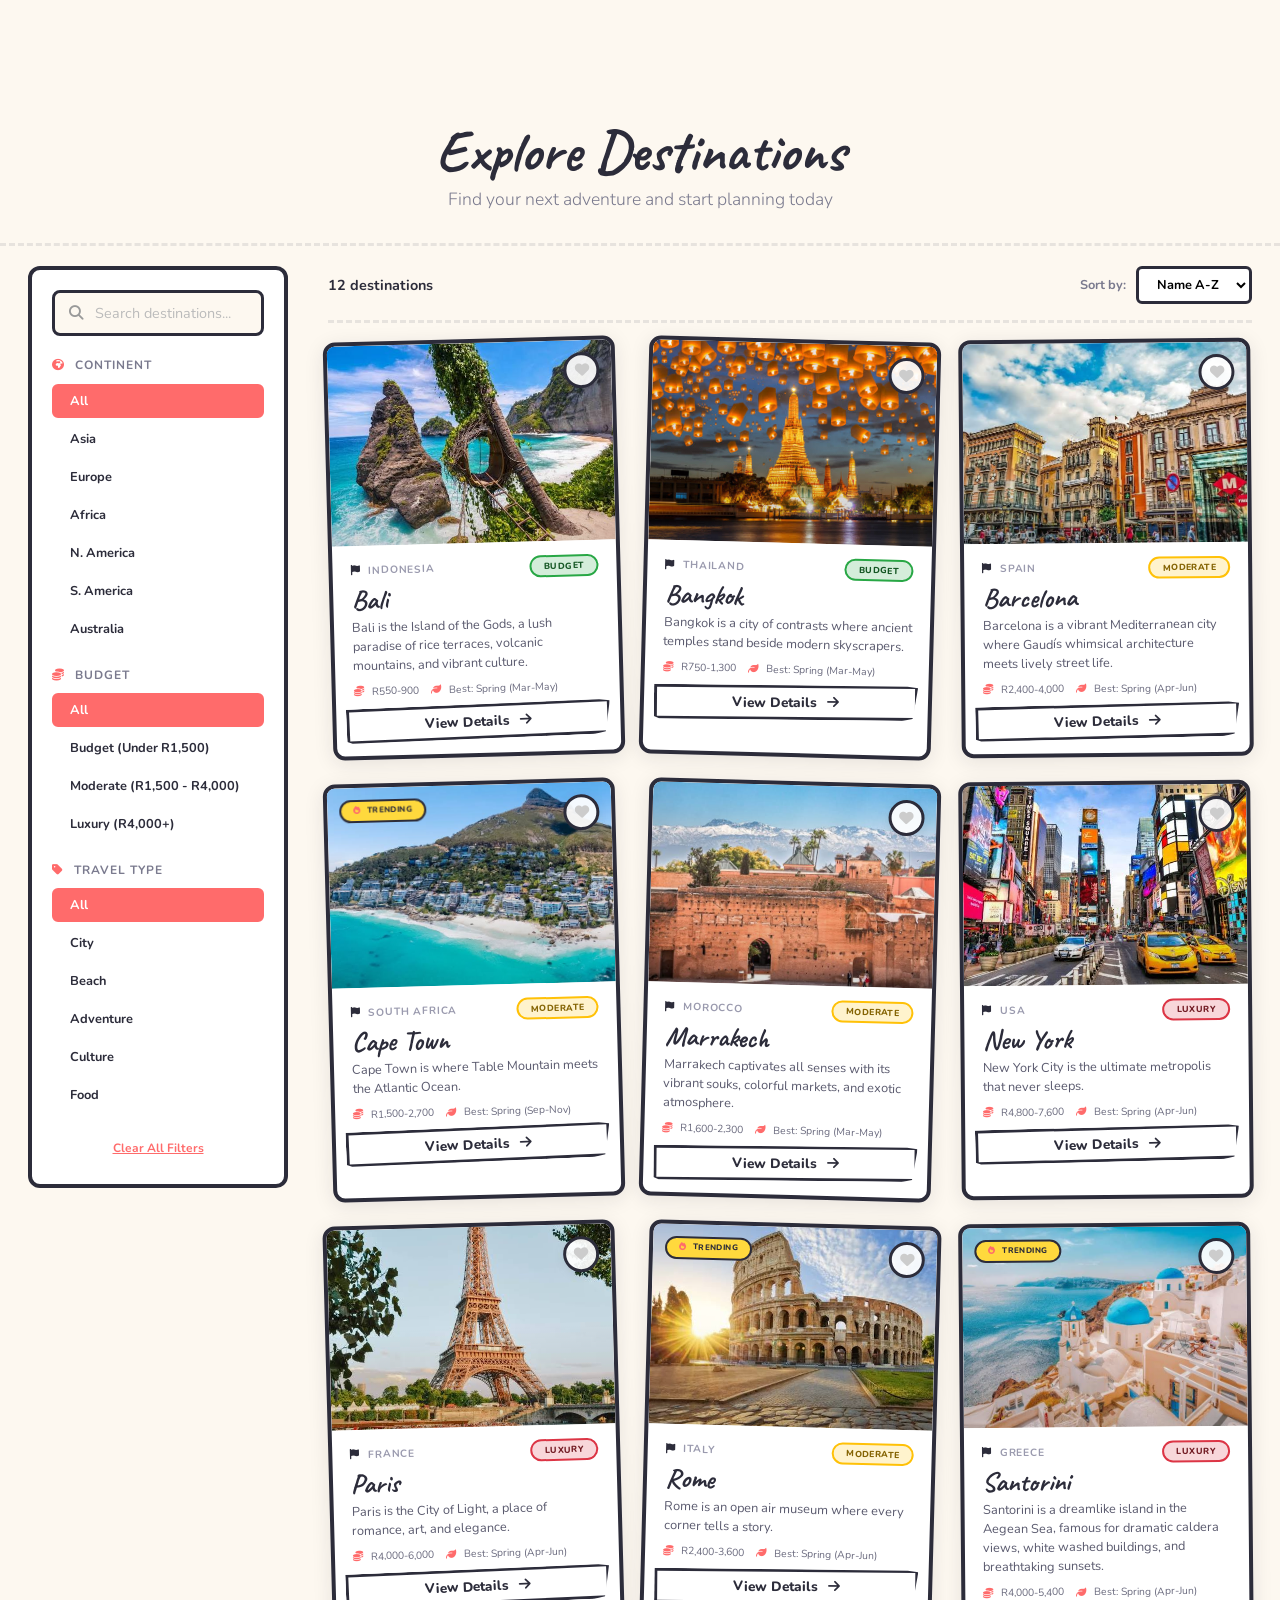
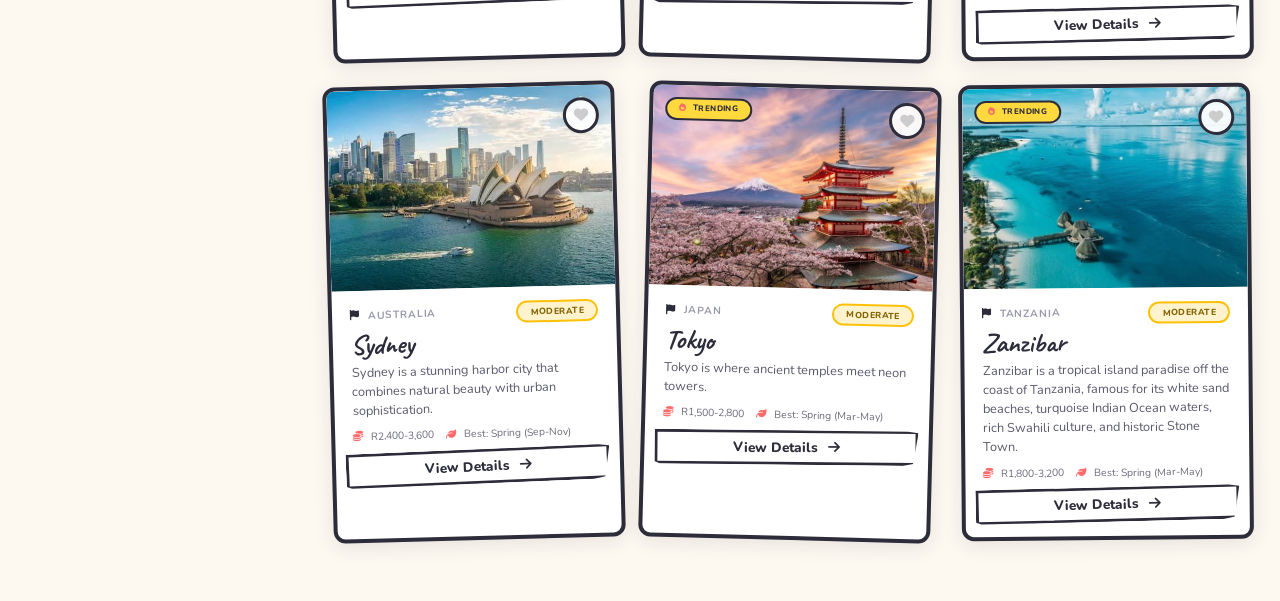
==== commit b03ea03e: "Add files via upload" ====
--- a/destinations.html
+++ b/destinations.html
@@ -3,7 +3,7 @@
 <head>
     <meta charset="UTF-8" />
     <meta name="viewport" content="width=device-width, initial-scale=1.0" />
-    <title>Explore Destinations - TripCraft</title>
+    <title>TripCraft</title>
     <link rel="stylesheet" href="css/style.css" />
     <link rel="preconnect" href="https://fonts.googleapis.com" />
     <link rel="preconnect" href="https://fonts.gstatic.com" crossorigin />
@@ -12,25 +12,7 @@
 </head>
 <body>
 
-    <nav class="navbar" id="navbar">
-        <a href="index.html" class="nav-logo">
-            <i class="fas fa-paper-plane"></i> TripCraft
-        </a>
-        <ul class="nav-links" id="navLinks">
-            <li><a href="index.html">Home</a></li>
-            <li><a href="destinations.html">Explore</a></li>
-            <li><a href="index.html#why">About</a></li>
-            <li><a href="index.html#footer">Contact</a></li>
-            <li class="nav-auth" id="navAuth">
-                <!-- DYNAMICALLY UPDATED BY JAVASCRIPT -->
-            </li>
-        </ul>
-        <button class="hamburger" id="hamburger" aria-label="Toggle menu">
-            <span></span>
-            <span></span>
-            <span></span>
-        </button>
-    </nav>
+    <div id="navbar"></div>
 
     <section class="page-header">
         <div class="container">
@@ -104,7 +86,7 @@
                         </div>
                     </div>
                     <div class="dest-grid" id="destGrid"></div>
-                    <div class="no-results" id="noResults" style="display:none;">
+                    <div class="no-results" id="noResults">
                         <i class="fas fa-map-marked-alt"></i>
                         <h3>No destinations found</h3>
                         <p>Try adjusting your filters</p>
@@ -114,30 +96,21 @@
         </div>
     </section>
 
-    <!-- MODAL -->
     <div class="modal" id="detailModal">
         <div class="modal-overlay"></div>
         <div class="modal-content">
             <button class="modal-close">&times;</button>
-            
             <div class="modal-scrapbook">
-                
-                <!-- LEFT COLUMN - PHOTOS + TAGS -->
                 <div class="modal-left">
-                    
                     <div class="modal-photo photo-top">
                         <img src="" alt="" id="modalImg1" />
                     </div>
-                    
                     <div class="modal-photo photo-middle">
                         <img src="" alt="" id="modalImg2" />
                     </div>
-                    
                     <div class="modal-photo photo-bottom">
                         <img src="" alt="" id="modalImg3" />
                     </div>
-                    
-                    <!-- TAGS SCATTERED UNDER IMAGES -->
                     <div class="modal-tags-under">
                         <span class="scrap-tag tag-flight" id="modalTag1">Flight: 14hr</span>
                         <span class="scrap-tag tag-timezone" id="modalTag2">Time Zone: UTC+9</span>
@@ -146,112 +119,41 @@
                         <span class="scrap-tag tag-population" id="modalTag4">Population: 14 million</span>
                         <div id="modalSeasonsTag" class="modal-seasons-tag-container"></div>
                     </div>
-                    
                 </div>
-                
-                <!-- RIGHT COLUMN - INFORMATION -->
                 <div class="modal-right">
-                    
-                    <!-- Destination Name -->
                     <div class="modal-name-block">
                         <div class="torn-tape"></div>
                         <h2><span class="highlight" id="modalCountry">Tokyo</span></h2>
                         <span id="modalContinent" class="modal-continent">Japan · ASIA</span>
                         <span class="modal-details" id="modalDetails">Capital: Tokyo · Language: Japanese</span>
                     </div>
-                    
-                    <!-- Description -->
                     <div class="modal-description">
                         <p id="modalDescription">Tokyo is where ancient temples meet neon towers...</p>
                     </div>
-                    
-                    <!-- Cards Row -->
                     <div class="modal-cards-row">
-                        
-                        <!-- See Card -->
                         <div class="scrap-card card-see">
                             <div class="card-pin"></div>
-                            <div class="card-header">
-                                <h3>See</h3>
-                            </div>
+                            <div class="card-header"><h3>See</h3></div>
                             <ul id="modalAttractions"></ul>
                         </div>
-                        
-                        <!-- Eat Card -->
                         <div class="scrap-card card-eat">
                             <div class="card-pin"></div>
-                            <div class="card-header">
-                                <h3>Eat</h3>
-                            </div>
+                            <div class="card-header"><h3>Eat</h3></div>
                             <ul id="modalCuisine"></ul>
                         </div>
-                        
                     </div>
-                    
-                    <!-- Tips Card -->
                     <div class="scrap-card card-tips">
                         <div class="card-pin"></div>
-                        <div class="card-header">
-                            <h3>Tips</h3>
-                        </div>
+                        <div class="card-header"><h3>Tips</h3></div>
                         <ul id="modalTips"></ul>
                     </div>
-                    
                 </div>
-                
             </div>
-            
-            <!-- Plan Button -->
-            <button class="plan-btn" data-dest-id="">
-                <i class="fas fa-paper-plane"></i> Plan This Trip
-            </button>
-            
+            <button class="plan-btn" data-dest-id=""><i class="fas fa-paper-plane"></i> Plan This Trip</button>
         </div>
     </div>
 
-    <footer class="footer" id="footer">
-        <div class="container">
-            <div class="footer-top">
-                <div class="footer-brand">
-                    <h3><i class="fas fa-paper-plane"></i> TripCraft</h3>
-                    <p>Your personal travel journal — plan your adventures, organize your trips, and keep all your travel memories in one beautiful place.</p>
-                </div>
-                <div class="footer-col">
-                    <h4>Explore</h4>
-                    <ul>
-                        <li><a href="destinations.html">Destinations</a></li>
-                        <li><a href="index.html#travelstyles">Travel Styles</a></li>
-                        <li><a href="trip.html">Trip Planner</a></li>
-                    </ul>
-                </div>
-                <div class="footer-col">
-                    <h4>Support</h4>
-                    <ul>
-                        <li><a href="index.html#why">About</a></li>
-                        <li><a href="#footer">Contact</a></li>
-                    </ul>
-                </div>
-                <div class="footer-col">
-                    <h4>Get in Touch</h4>
-                    <div class="contact-item">
-                        <i class="fas fa-map-pin"></i>
-                        <span>123 Traveler's Lane</span>
-                    </div>
-                    <div class="contact-item">
-                        <i class="fas fa-envelope"></i>
-                        <span>hello@tripcraft.com</span>
-                    </div>
-                    <div class="contact-item">
-                        <i class="fas fa-phone"></i>
-                        <span>+27 63 123 4567</span>
-                    </div>
-                </div>
-            </div>
-            <div class="footer-bottom">
-                <span><i class="far fa-copyright"></i> 2026 Lorraine.</span>
-            </div>
-        </div>
-    </footer>
+    <div id="footer"></div>
 
     <script src="js/script.js"></script>
 </body>
